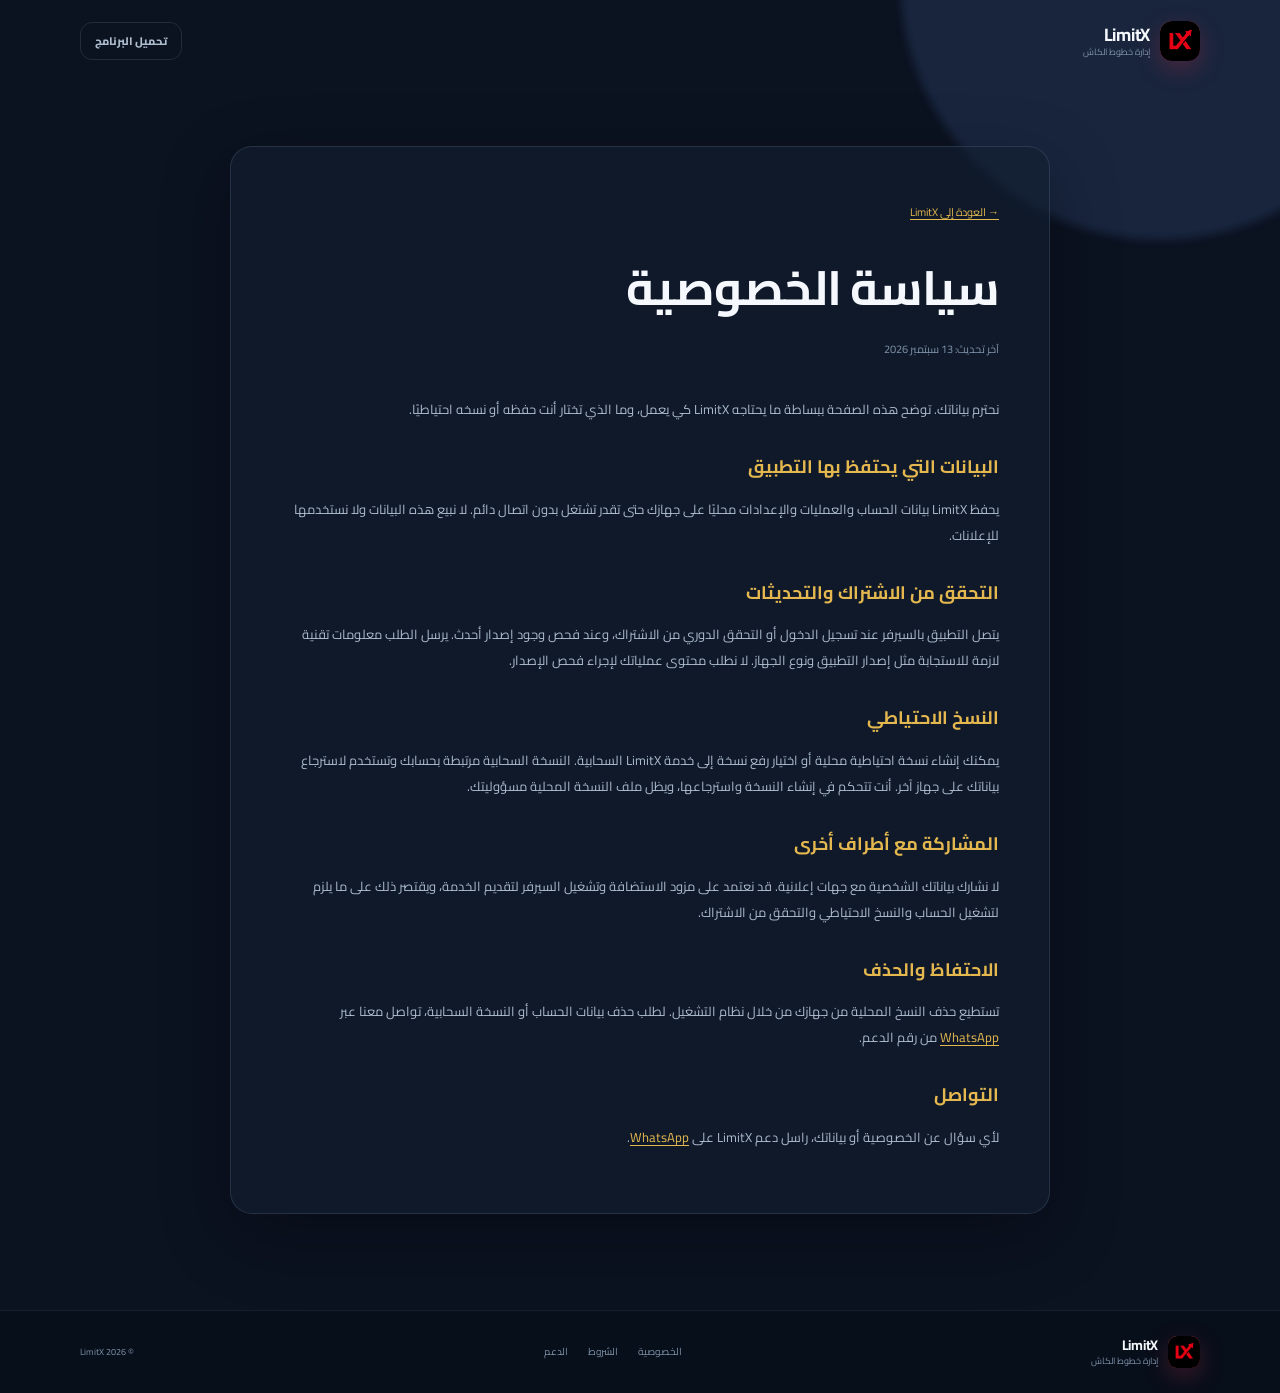
==== privacy.html @ 43938656 "feat: add official LimitX download site" ====
<!doctype html>
<html lang="ar" dir="rtl">
  <head>
    <meta charset="utf-8" />
    <meta name="viewport" content="width=device-width, initial-scale=1" />
    <meta name="theme-color" content="#101827" />
    <meta name="description" content="سياسة خصوصية LimitX." />
    <title>الخصوصية | LimitX</title>
    <link rel="icon" href="assets/limitx-icon.png" />
    <link rel="stylesheet" href="styles.css" />
  </head>
  <body>
    <div class="page-glow page-glow-one"></div>
    <header class="site-header container">
      <a class="brand" href="index.html" aria-label="LimitX - الصفحة الرئيسية"><span class="brand-mark"><img src="assets/limitx-icon.png" alt="" /></span><span><strong>LimitX</strong><small>إدارة خطوط الكاش</small></span></a>
      <a class="button button-small button-outline" href="index.html#download">تحميل البرنامج</a>
    </header>
    <main class="legal-main container">
      <article class="legal-card">
        <a class="legal-back" href="index.html">→ العودة إلى LimitX</a>
        <h1>سياسة الخصوصية</h1>
        <p class="updated">آخر تحديث: 13 سبتمبر 2026</p>
        <p>نحترم بياناتك. توضح هذه الصفحة ببساطة ما يحتاجه LimitX كي يعمل، وما الذي تختار أنت حفظه أو نسخه احتياطيًا.</p>

        <h2>البيانات التي يحتفظ بها التطبيق</h2>
        <p>يحفظ LimitX بيانات الحساب والعمليات والإعدادات محليًا على جهازك حتى تقدر تشتغل بدون اتصال دائم. لا نبيع هذه البيانات ولا نستخدمها للإعلانات.</p>

        <h2>التحقق من الاشتراك والتحديثات</h2>
        <p>يتصل التطبيق بالسيرفر عند تسجيل الدخول أو التحقق الدوري من الاشتراك، وعند فحص وجود إصدار أحدث. يرسل الطلب معلومات تقنية لازمة للاستجابة مثل إصدار التطبيق ونوع الجهاز. لا نطلب محتوى عملياتك لإجراء فحص الإصدار.</p>

        <h2>النسخ الاحتياطي</h2>
        <p>يمكنك إنشاء نسخة احتياطية محلية أو اختيار رفع نسخة إلى خدمة LimitX السحابية. النسخة السحابية مرتبطة بحسابك وتستخدم لاسترجاع بياناتك على جهاز آخر. أنت تتحكم في إنشاء النسخة واسترجاعها، ويظل ملف النسخة المحلية مسؤوليتك.</p>

        <h2>المشاركة مع أطراف أخرى</h2>
        <p>لا نشارك بياناتك الشخصية مع جهات إعلانية. قد نعتمد على مزود الاستضافة وتشغيل السيرفر لتقديم الخدمة، ويقتصر ذلك على ما يلزم لتشغيل الحساب والنسخ الاحتياطي والتحقق من الاشتراك.</p>

        <h2>الاحتفاظ والحذف</h2>
        <p>تستطيع حذف النسخ المحلية من جهازك من خلال نظام التشغيل. لطلب حذف بيانات الحساب أو النسخة السحابية، تواصل معنا عبر <a href="https://wa.me/201002010877" target="_blank" rel="noopener">WhatsApp</a> من رقم الدعم.</p>

        <h2>التواصل</h2>
        <p>لأي سؤال عن الخصوصية أو بياناتك، راسل دعم LimitX على <a href="https://wa.me/201002010877" target="_blank" rel="noopener">WhatsApp</a>.</p>
      </article>
    </main>
    <footer class="site-footer"><div class="container footer-inner"><a class="brand" href="index.html"><span class="brand-mark"><img src="assets/limitx-icon.png" alt="" /></span><span><strong>LimitX</strong><small>إدارة خطوط الكاش</small></span></a><div class="footer-links"><a href="privacy.html">الخصوصية</a><a href="terms.html">الشروط</a><a href="index.html#faq">الدعم</a></div><span class="copyright">© 2026 LimitX</span></div></footer>
  </body>
</html>
---- styles.css ----
@import url('https://fonts.googleapis.com/css2?family=Cairo:wght@400;500;600;700;800;900&display=swap');

:root {
  --bg: #0b1220;
  --bg-deep: #07101e;
  --surface: rgba(19, 31, 49, 0.82);
  --surface-solid: #131f31;
  --surface-soft: #18273c;
  --line: rgba(173, 202, 234, 0.14);
  --text: #f5f8fc;
  --muted: #aebdce;
  --muted-2: #7f93aa;
  --red: #eb5363;
  --red-dark: #be314b;
  --gold: #e4b84f;
  --green: #43c28a;
  --blue: #6eabef;
  --shadow: 0 22px 70px rgba(0, 0, 0, 0.28);
  color-scheme: dark;
}

* { box-sizing: border-box; }
html { scroll-behavior: smooth; }
body {
  margin: 0;
  min-width: 320px;
  background: var(--bg);
  color: var(--text);
  font-family: 'Cairo', Tahoma, Arial, sans-serif;
  line-height: 1.7;
}
a { color: inherit; text-decoration: none; }
button, a { -webkit-tap-highlight-color: transparent; }
.container { width: min(1120px, calc(100% - 40px)); margin: 0 auto; }
.page-glow { position: fixed; z-index: -1; border-radius: 999px; filter: blur(4px); pointer-events: none; }
.page-glow-one { width: 520px; height: 520px; top: -280px; right: -140px; background: rgba(95, 136, 219, .16); }
.page-glow-two { width: 440px; height: 440px; left: -280px; top: 720px; background: rgba(214, 67, 84, .11); }

.site-header { min-height: 82px; display: flex; align-items: center; justify-content: space-between; gap: 24px; }
.brand { display: inline-flex; align-items: center; gap: 10px; min-width: max-content; }
.brand-mark { width: 40px; height: 40px; display: grid; place-items: center; overflow: hidden; border-radius: 12px; background: linear-gradient(145deg, #f56a77, #a9284a); box-shadow: 0 8px 24px rgba(210, 47, 73, .28); }
.brand-mark img { width: 100%; height: 100%; object-fit: cover; }
.brand strong { display: block; font-size: 18px; line-height: 1.1; letter-spacing: -.3px; }
.brand small { display: block; margin-top: 2px; color: var(--muted-2); font-size: 9px; line-height: 1.1; }
.main-nav { display: flex; align-items: center; gap: 28px; color: var(--muted); font-size: 12px; }
.main-nav a, .footer-links a { transition: color .2s ease; }
.main-nav a:hover, .footer-links a:hover, .text-link:hover { color: var(--text); }

.button { display: inline-flex; align-items: center; justify-content: center; gap: 13px; min-height: 48px; padding: 10px 20px; border: 1px solid transparent; border-radius: 12px; font-weight: 800; font-size: 12px; transition: transform .2s ease, box-shadow .2s ease, background .2s ease; }
.button:hover { transform: translateY(-2px); }
.button-primary { color: #fff; background: linear-gradient(135deg, var(--red), var(--red-dark)); box-shadow: 0 12px 26px rgba(193, 46, 71, .25); }
.button-primary:hover { box-shadow: 0 16px 32px rgba(193, 46, 71, .35); }
.button-secondary { color: #09131f; background: linear-gradient(135deg, #8bc1fa, #4e8fda); box-shadow: 0 12px 26px rgba(78, 143, 218, .2); }
.button-outline { min-height: 38px; padding: 7px 14px; border-color: var(--line); color: var(--muted); font-size: 11px; }
.button-outline:hover { border-color: rgba(235, 83, 99, .5); color: var(--text); }
.button-ghost { min-height: 48px; color: var(--muted); border-color: var(--line); background: rgba(255, 255, 255, .025); }
.button-ghost:hover { border-color: rgba(255, 255, 255, .28); color: var(--text); }
.button-wide { width: 100%; }
.button span { font-size: 17px; line-height: 1; }

.hero { min-height: 610px; display: grid; grid-template-columns: 1.07fr .93fr; align-items: center; gap: 80px; padding: 58px 0 76px; }
.eyebrow { display: flex; align-items: center; gap: 8px; margin: 0 0 13px; color: var(--gold); font-size: 11px; font-weight: 800; letter-spacing: .15px; }
.status-dot { width: 7px; height: 7px; display: inline-block; border-radius: 50%; background: var(--green); box-shadow: 0 0 0 4px rgba(67, 194, 138, .12); }
.hero h1 { max-width: 650px; margin: 0; font-size: clamp(38px, 5.5vw, 70px); line-height: 1.2; letter-spacing: -2.2px; }
.hero h1 em { color: var(--red); font-style: normal; }
.hero-lead { max-width: 560px; margin: 22px 0 0; color: var(--muted); font-size: 15px; line-height: 2; }
.hero-actions { display: flex; flex-wrap: wrap; gap: 12px; margin-top: 28px; }
.hero-points { display: flex; flex-wrap: wrap; gap: 16px; margin-top: 23px; color: var(--muted-2); font-size: 10px; }
.hero-points b { margin-left: 3px; color: var(--green); font-size: 13px; }
.glass-card { border: 1px solid var(--line); background: linear-gradient(160deg, rgba(30, 49, 77, .86), rgba(13, 24, 39, .91)); box-shadow: var(--shadow); }
.hero-panel { position: relative; overflow: hidden; min-height: 428px; padding: 27px; border-radius: 24px; }
.hero-panel::before { position: absolute; content: ''; width: 220px; height: 220px; top: -100px; left: -100px; border-radius: 50%; background: rgba(98, 143, 224, .16); filter: blur(3px); }
.panel-topline { position: relative; display: flex; justify-content: space-between; align-items: center; color: var(--muted); font-size: 10px; }
.live-label { display: inline-flex; align-items: center; gap: 8px; }
.panel-lock { padding: 3px 8px; border: 1px solid rgba(67, 194, 138, .28); border-radius: 30px; color: var(--green); font-size: 9px; }
.version-orb { width: 142px; height: 142px; display: grid; place-items: center; margin: 34px auto 22px; border: 1px solid rgba(221, 185, 78, .32); border-radius: 50%; background: radial-gradient(circle at 35% 30%, #485775, #15233a 60%, #0e1829); box-shadow: 0 0 0 11px rgba(228, 184, 79, .055), 0 0 0 22px rgba(228, 184, 79, .025); }
.version-orb span { color: var(--gold); font-size: 38px; font-weight: 900; letter-spacing: -3px; }
.panel-kicker { margin: 0; color: var(--muted-2); text-align: center; font-size: 10px; }
.hero-panel h2 { margin: 4px 0 8px; text-align: center; font-size: 25px; letter-spacing: -.5px; }
.panel-note { min-height: 47px; margin: 0 auto 18px; color: var(--muted); text-align: center; font-size: 11px; line-height: 1.8; }
.update-context { display: grid; gap: 2px; margin-bottom: 16px; padding: 10px 12px; border: 1px solid rgba(228, 184, 79, .28); border-radius: 11px; background: rgba(228, 184, 79, .08); color: #f5d982; font-size: 10px; }
.update-context span { color: var(--muted); }
.panel-footnote { margin: 12px 0 0; color: var(--muted-2); text-align: center; font-size: 9px; }

.section { padding: 98px 0; }
.section-muted { background: rgba(9, 18, 32, .55); border-top: 1px solid rgba(173, 202, 234, .05); border-bottom: 1px solid rgba(173, 202, 234, .05); }
.section-heading { max-width: 620px; margin-bottom: 36px; }
.section-heading h2 { margin: 0; font-size: clamp(26px, 3vw, 38px); line-height: 1.3; letter-spacing: -1px; }
.section-heading > p:last-child { margin: 11px 0 0; color: var(--muted); font-size: 13px; }
.compact-heading { margin-bottom: 30px; }
.feature-grid { display: grid; grid-template-columns: repeat(4, 1fr); gap: 14px; }
.feature-card { min-height: 220px; padding: 23px 20px; border: 1px solid var(--line); border-radius: 17px; background: rgba(18, 31, 49, .58); transition: transform .2s ease, border-color .2s ease; }
.feature-card:hover { transform: translateY(-4px); border-color: rgba(110, 171, 239, .35); }
.feature-card-highlight { border-color: rgba(235, 83, 99, .34); background: linear-gradient(160deg, rgba(130, 36, 58, .26), rgba(18, 31, 49, .62)); }
.feature-icon { display: grid; width: 40px; height: 40px; place-items: center; margin-bottom: 18px; border-radius: 12px; color: var(--gold); background: rgba(228, 184, 79, .11); font-size: 23px; }
.feature-card h3, .step-card h3, .download-card h3 { margin: 0; font-size: 16px; }
.feature-card p, .step-card p, .download-card p { margin: 9px 0 0; color: var(--muted); font-size: 11px; line-height: 1.9; }
.steps-grid { display: grid; grid-template-columns: repeat(3, 1fr); gap: 17px; }
.step-card { position: relative; min-height: 170px; padding: 22px; border: 1px solid var(--line); border-radius: 17px; background: rgba(18, 31, 49, .48); }
.step-card > span { display: block; margin-bottom: 22px; color: var(--red); font-size: 12px; font-weight: 900; letter-spacing: 1px; }
.download-section { padding-bottom: 58px; }
.download-grid { display: grid; grid-template-columns: repeat(2, 1fr); gap: 17px; }
.download-card { padding: 26px; border: 1px solid var(--line); border-radius: 20px; background: linear-gradient(145deg, rgba(25, 43, 67, .78), rgba(14, 25, 42, .75)); }
.download-card-top { display: flex; justify-content: space-between; align-items: center; margin-bottom: 21px; }
.platform-icon { display: grid; width: 43px; height: 43px; place-items: center; border-radius: 13px; color: #9ecbff; background: rgba(110, 171, 239, .12); font-size: 25px; }
.download-card:first-child .platform-icon { color: #a1efc8; background: rgba(67, 194, 138, .12); }
.platform-tag { padding: 4px 9px; border-radius: 20px; color: var(--muted-2); background: rgba(255, 255, 255, .045); font-size: 9px; }
.download-card h3 { font-size: 21px; }
.download-card p { min-height: 61px; margin-bottom: 19px; }
.download-card small { display: block; margin-top: 11px; color: var(--muted-2); font-size: 9px; text-align: center; }
.backup-callout { display: flex; align-items: center; gap: 14px; margin-top: 17px; padding: 15px 17px; border: 1px solid rgba(228, 184, 79, .2); border-radius: 14px; background: rgba(228, 184, 79, .065); }
.callout-icon { display: grid; flex: 0 0 auto; width: 31px; height: 31px; place-items: center; border-radius: 50%; color: #132018; background: var(--green); font-weight: 900; }
.backup-callout strong { display: block; font-size: 11px; color: #f4d987; }
.backup-callout p { margin: 2px 0 0; color: var(--muted); font-size: 10px; }
.backup-callout a { flex: 0 0 auto; margin-right: auto; color: var(--gold); font-size: 10px; font-weight: 800; }
.faq-layout { display: grid; grid-template-columns: .72fr 1.28fr; gap: 70px; align-items: start; }
.text-link { display: inline-block; margin-top: 19px; color: var(--gold); font-size: 11px; font-weight: 800; }
.faq-list { display: grid; gap: 9px; }
details { padding: 2px 16px; border: 1px solid var(--line); border-radius: 13px; background: rgba(18, 31, 49, .5); }
summary { cursor: pointer; padding: 13px 0; list-style: none; color: var(--text); font-size: 12px; font-weight: 800; }
summary::-webkit-details-marker { display: none; }
summary::before { content: '+'; float: left; color: var(--gold); font-size: 19px; line-height: 1; }
details[open] summary::before { content: '−'; }
details p { margin: 0 0 14px; color: var(--muted); font-size: 11px; line-height: 1.9; }
.site-footer { padding: 25px 0; border-top: 1px solid rgba(173, 202, 234, .09); background: rgba(5, 12, 22, .5); }
.footer-inner { display: flex; align-items: center; justify-content: space-between; gap: 20px; }
.footer-inner .brand-mark { width: 32px; height: 32px; border-radius: 9px; }
.footer-inner .brand strong { font-size: 14px; }
.footer-links { display: flex; gap: 20px; color: var(--muted-2); font-size: 10px; }
.copyright { color: var(--muted-2); font-size: 9px; }
.legal-main { padding: 64px 0 96px; }
.legal-card { max-width: 820px; margin: 0 auto; padding: clamp(24px, 5vw, 50px); border: 1px solid var(--line); border-radius: 22px; background: rgba(18, 31, 49, .62); box-shadow: var(--shadow); }
.legal-card h1 { margin: 0 0 10px; font-size: clamp(30px, 5vw, 48px); letter-spacing: -1px; }
.legal-card .updated { margin: 0 0 36px; color: var(--muted-2); font-size: 11px; }
.legal-card h2 { margin: 30px 0 8px; color: var(--gold); font-size: 18px; }
.legal-card p, .legal-card li { color: var(--muted); font-size: 13px; line-height: 2; }
.legal-card ul { margin: 8px 0 0; padding-right: 22px; }
.legal-card a { color: var(--gold); text-decoration: underline; text-underline-offset: 3px; }
.legal-back { display: inline-flex; margin-bottom: 25px; color: var(--muted); font-size: 11px; }
.legal-back:hover { color: var(--text); }

[data-platform-card].is-recommended { border-color: rgba(67, 194, 138, .62); box-shadow: 0 0 0 3px rgba(67, 194, 138, .08), var(--shadow); }
[data-platform-card].is-recommended::after { content: 'مناسب لجهازك'; display: block; margin-top: 12px; color: var(--green); font-size: 9px; font-weight: 800; }
.is-loading { opacity: .7; pointer-events: none; }

@media (max-width: 860px) {
  .hero { grid-template-columns: 1fr; gap: 42px; padding-top: 45px; }
  .hero-panel { max-width: 600px; width: 100%; margin: 0 auto; }
  .feature-grid { grid-template-columns: repeat(2, 1fr); }
  .faq-layout { grid-template-columns: 1fr; gap: 32px; }
}
@media (max-width: 620px) {
  .container { width: min(100% - 28px, 500px); }
  .site-header { min-height: 70px; }
  .main-nav { display: none; }
  .site-header > .button { margin-right: auto; }
  .hero { min-height: 0; padding: 44px 0 65px; }
  .hero h1 { font-size: 42px; letter-spacing: -1.5px; }
  .hero-lead { font-size: 13px; }
  .hero-actions { display: grid; grid-template-columns: 1fr; }
  .hero-actions .button { width: 100%; }
  .hero-points { display: grid; gap: 6px; }
  .section { padding: 70px 0; }
  .feature-grid, .steps-grid, .download-grid { grid-template-columns: 1fr; }
  .feature-card { min-height: 0; }
  .download-card p { min-height: 0; }
  .backup-callout { align-items: flex-start; flex-wrap: wrap; }
  .backup-callout a { width: 100%; margin-right: 45px; }
  .footer-inner { align-items: flex-start; flex-wrap: wrap; }
  .footer-links { order: 3; width: 100%; }
}
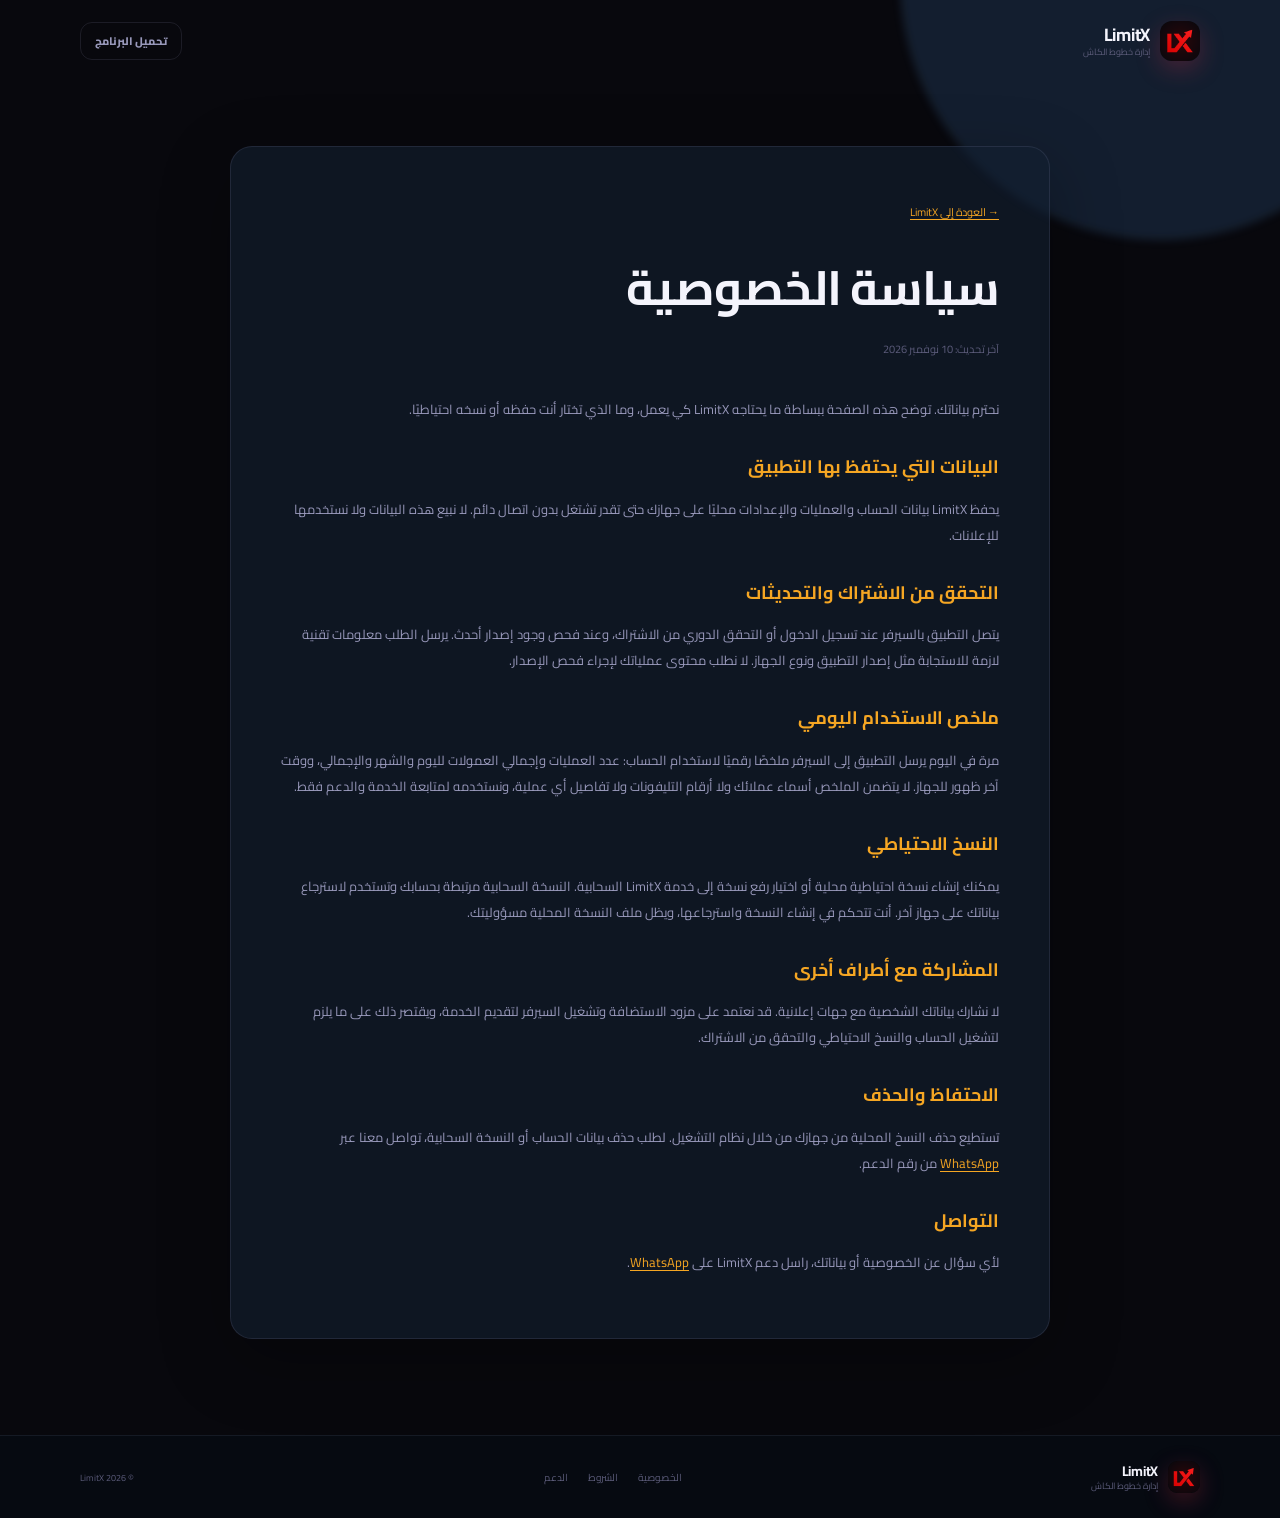
==== commit 532ac444: "feat: pricing, install guide, new logo and trial offer on the main page Adds the four plans, step-by" ====
--- a/privacy.html
+++ b/privacy.html
@@ -19,7 +19,7 @@
       <article class="legal-card">
         <a class="legal-back" href="index.html">→ العودة إلى LimitX</a>
         <h1>سياسة الخصوصية</h1>
-        <p class="updated">آخر تحديث: 13 سبتمبر 2026</p>
+        <p class="updated">آخر تحديث: 10 نوفمبر 2026</p>
         <p>نحترم بياناتك. توضح هذه الصفحة ببساطة ما يحتاجه LimitX كي يعمل، وما الذي تختار أنت حفظه أو نسخه احتياطيًا.</p>
 
         <h2>البيانات التي يحتفظ بها التطبيق</h2>
@@ -27,6 +27,10 @@
 
         <h2>التحقق من الاشتراك والتحديثات</h2>
         <p>يتصل التطبيق بالسيرفر عند تسجيل الدخول أو التحقق الدوري من الاشتراك، وعند فحص وجود إصدار أحدث. يرسل الطلب معلومات تقنية لازمة للاستجابة مثل إصدار التطبيق ونوع الجهاز. لا نطلب محتوى عملياتك لإجراء فحص الإصدار.</p>
+
+        <h2>ملخص الاستخدام اليومي</h2>
+
+        <p>مرة في اليوم يرسل التطبيق إلى السيرفر ملخصًا رقميًا لاستخدام الحساب: عدد العمليات وإجمالي العمولات لليوم والشهر والإجمالي، ووقت آخر ظهور للجهاز. لا يتضمن الملخص أسماء عملائك ولا أرقام التليفونات ولا تفاصيل أي عملية، ونستخدمه لمتابعة الخدمة والدعم فقط.</p>
 
         <h2>النسخ الاحتياطي</h2>
         <p>يمكنك إنشاء نسخة احتياطية محلية أو اختيار رفع نسخة إلى خدمة LimitX السحابية. النسخة السحابية مرتبطة بحسابك وتستخدم لاسترجاع بياناتك على جهاز آخر. أنت تتحكم في إنشاء النسخة واسترجاعها، ويظل ملف النسخة المحلية مسؤوليتك.</p>
--- a/styles.css
+++ b/styles.css
@@ -1,20 +1,20 @@
 @import url('https://fonts.googleapis.com/css2?family=Cairo:wght@400;500;600;700;800;900&display=swap');
 
 :root {
-  --bg: #0b1220;
-  --bg-deep: #07101e;
-  --surface: rgba(19, 31, 49, 0.82);
-  --surface-solid: #131f31;
-  --surface-soft: #18273c;
-  --line: rgba(173, 202, 234, 0.14);
-  --text: #f5f8fc;
-  --muted: #aebdce;
-  --muted-2: #7f93aa;
-  --red: #eb5363;
-  --red-dark: #be314b;
-  --gold: #e4b84f;
-  --green: #43c28a;
-  --blue: #6eabef;
+  --bg: #08080d;
+  --bg-deep: #050509;
+  --surface: rgba(15, 15, 22, 0.82);
+  --surface-solid: #0f0f16;
+  --surface-soft: #161620;
+  --line: rgba(153, 153, 187, 0.14);
+  --text: #f4f4fc;
+  --muted: #9999bb;
+  --muted-2: #5c5c7a;
+  --red: #e60000;
+  --red-dark: #b30000;
+  --gold: #f5a623;
+  --green: #00c07a;
+  --blue: #5aacff;
   --shadow: 0 22px 70px rgba(0, 0, 0, 0.28);
   color-scheme: dark;
 }
@@ -33,12 +33,12 @@
 button, a { -webkit-tap-highlight-color: transparent; }
 .container { width: min(1120px, calc(100% - 40px)); margin: 0 auto; }
 .page-glow { position: fixed; z-index: -1; border-radius: 999px; filter: blur(4px); pointer-events: none; }
-.page-glow-one { width: 520px; height: 520px; top: -280px; right: -140px; background: rgba(95, 136, 219, .16); }
-.page-glow-two { width: 440px; height: 440px; left: -280px; top: 720px; background: rgba(214, 67, 84, .11); }
+.page-glow-one { width: 520px; height: 520px; top: -280px; right: -140px; background: rgba(90, 172, 255, .14); }
+.page-glow-two { width: 440px; height: 440px; left: -280px; top: 720px; background: rgba(230, 0, 0, .1); }
 
 .site-header { min-height: 82px; display: flex; align-items: center; justify-content: space-between; gap: 24px; }
 .brand { display: inline-flex; align-items: center; gap: 10px; min-width: max-content; }
-.brand-mark { width: 40px; height: 40px; display: grid; place-items: center; overflow: hidden; border-radius: 12px; background: linear-gradient(145deg, #f56a77, #a9284a); box-shadow: 0 8px 24px rgba(210, 47, 73, .28); }
+.brand-mark { width: 40px; height: 40px; display: grid; place-items: center; overflow: hidden; border-radius: 12px; box-shadow: 0 8px 24px rgba(210, 47, 73, .28); }
 .brand-mark img { width: 100%; height: 100%; object-fit: cover; }
 .brand strong { display: block; font-size: 18px; line-height: 1.1; letter-spacing: -.3px; }
 .brand small { display: block; margin-top: 2px; color: var(--muted-2); font-size: 9px; line-height: 1.1; }
@@ -74,7 +74,7 @@
 .live-label { display: inline-flex; align-items: center; gap: 8px; }
 .panel-lock { padding: 3px 8px; border: 1px solid rgba(67, 194, 138, .28); border-radius: 30px; color: var(--green); font-size: 9px; }
 .version-orb { width: 142px; height: 142px; display: grid; place-items: center; margin: 34px auto 22px; border: 1px solid rgba(221, 185, 78, .32); border-radius: 50%; background: radial-gradient(circle at 35% 30%, #485775, #15233a 60%, #0e1829); box-shadow: 0 0 0 11px rgba(228, 184, 79, .055), 0 0 0 22px rgba(228, 184, 79, .025); }
-.version-orb span { color: var(--gold); font-size: 38px; font-weight: 900; letter-spacing: -3px; }
+.version-orb img { width: 84px; height: 84px; border-radius: 22px; box-shadow: 0 10px 30px rgba(0, 0, 0, .4); }
 .panel-kicker { margin: 0; color: var(--muted-2); text-align: center; font-size: 10px; }
 .hero-panel h2 { margin: 4px 0 8px; text-align: center; font-size: 25px; letter-spacing: -.5px; }
 .panel-note { min-height: 47px; margin: 0 auto 18px; color: var(--muted); text-align: center; font-size: 11px; line-height: 1.8; }
@@ -139,6 +139,39 @@
 .legal-back { display: inline-flex; margin-bottom: 25px; color: var(--muted); font-size: 11px; }
 .legal-back:hover { color: var(--text); }
 
+.inline-link { color: var(--gold); text-decoration: underline; text-underline-offset: 3px; }
+.price-grid { display: grid; grid-template-columns: repeat(4, 1fr); gap: 14px; }
+.price-card { position: relative; padding: 24px 20px; border: 1px solid var(--line); border-radius: 17px; background: rgba(18, 31, 49, .58); }
+.price-card-best { border-color: rgba(245, 166, 35, .5); background: linear-gradient(160deg, rgba(245, 166, 35, .12), rgba(18, 31, 49, .62)); }
+.price-card h3 { margin: 0; font-size: 15px; color: var(--muted); }
+.price { margin: 10px 0 0; color: var(--muted); font-size: 13px; }
+.price b { color: var(--text); font-size: 34px; font-weight: 900; letter-spacing: -1px; }
+.price-note { margin: 6px 0 0; color: var(--muted-2); font-size: 11px; }
+.price-card-best .price-note { color: var(--gold); }
+.price-tag { position: absolute; top: 14px; left: 14px; padding: 3px 10px; border-radius: 20px; color: #1a1205; background: var(--gold); font-size: 10px; font-weight: 800; }
+.install-grid { display: grid; grid-template-columns: repeat(2, 1fr); gap: 17px; align-items: start; }
+.install-card { padding: 26px; border: 1px solid var(--line); border-radius: 20px; background: rgba(18, 31, 49, .58); scroll-margin-top: 20px; }
+.install-card h3 { margin: 0 0 12px; font-size: 19px; }
+.install-card ol { margin: 0; padding-right: 20px; color: var(--muted); font-size: 13px; line-height: 2; }
+.install-card li { margin-bottom: 6px; }
+.install-card li::marker { color: var(--red); font-weight: 900; }
+.install-card b { color: var(--text); }
+.mock { margin-top: 18px; padding: 16px 18px; border-radius: 14px; font-size: 12px; line-height: 1.8; }
+.mock p { margin: 0; }
+.mock-actions { display: flex; gap: 10px; margin-top: 14px; }
+.mock-actions span { padding: 6px 14px; border-radius: 8px; font-weight: 700; }
+.mock-android { color: #e8e8f0; background: #2a2a33; }
+.mock-android .mock-actions { justify-content: flex-end; }
+.mock-android .mock-actions span { color: #9bbcff; }
+.mock-windows { color: #fff; background: #0a63c9; font-family: 'Segoe UI', Tahoma, Arial, sans-serif; text-align: left; }
+.mock-windows strong { display: block; margin-bottom: 6px; font-size: 16px; font-weight: 600; }
+.mock-windows .mock-actions { justify-content: flex-end; }
+.mock-windows .mock-actions span { border: 2px solid rgba(255, 255, 255, .85); border-radius: 0; font-weight: 400; }
+.mock .mock-go { outline: 2px solid var(--gold); outline-offset: 3px; }
+.install-help { margin: 22px 0 0; color: var(--muted); font-size: 12px; }
+.install-help .text-link { margin-top: 0; font-size: 12px; }
+html { scroll-padding-top: 16px; }
+
 [data-platform-card].is-recommended { border-color: rgba(67, 194, 138, .62); box-shadow: 0 0 0 3px rgba(67, 194, 138, .08), var(--shadow); }
 [data-platform-card].is-recommended::after { content: 'مناسب لجهازك'; display: block; margin-top: 12px; color: var(--green); font-size: 9px; font-weight: 800; }
 .is-loading { opacity: .7; pointer-events: none; }
@@ -146,7 +179,7 @@
 @media (max-width: 860px) {
   .hero { grid-template-columns: 1fr; gap: 42px; padding-top: 45px; }
   .hero-panel { max-width: 600px; width: 100%; margin: 0 auto; }
-  .feature-grid { grid-template-columns: repeat(2, 1fr); }
+  .feature-grid, .price-grid { grid-template-columns: repeat(2, 1fr); }
   .faq-layout { grid-template-columns: 1fr; gap: 32px; }
 }
 @media (max-width: 620px) {
@@ -161,7 +194,9 @@
   .hero-actions .button { width: 100%; }
   .hero-points { display: grid; gap: 6px; }
   .section { padding: 70px 0; }
-  .feature-grid, .steps-grid, .download-grid { grid-template-columns: 1fr; }
+  .feature-grid, .steps-grid, .download-grid, .install-grid { grid-template-columns: 1fr; }
+  .price-card { padding: 20px 16px; }
+  .price b { font-size: 28px; }
   .feature-card { min-height: 0; }
   .download-card p { min-height: 0; }
   .backup-callout { align-items: flex-start; flex-wrap: wrap; }
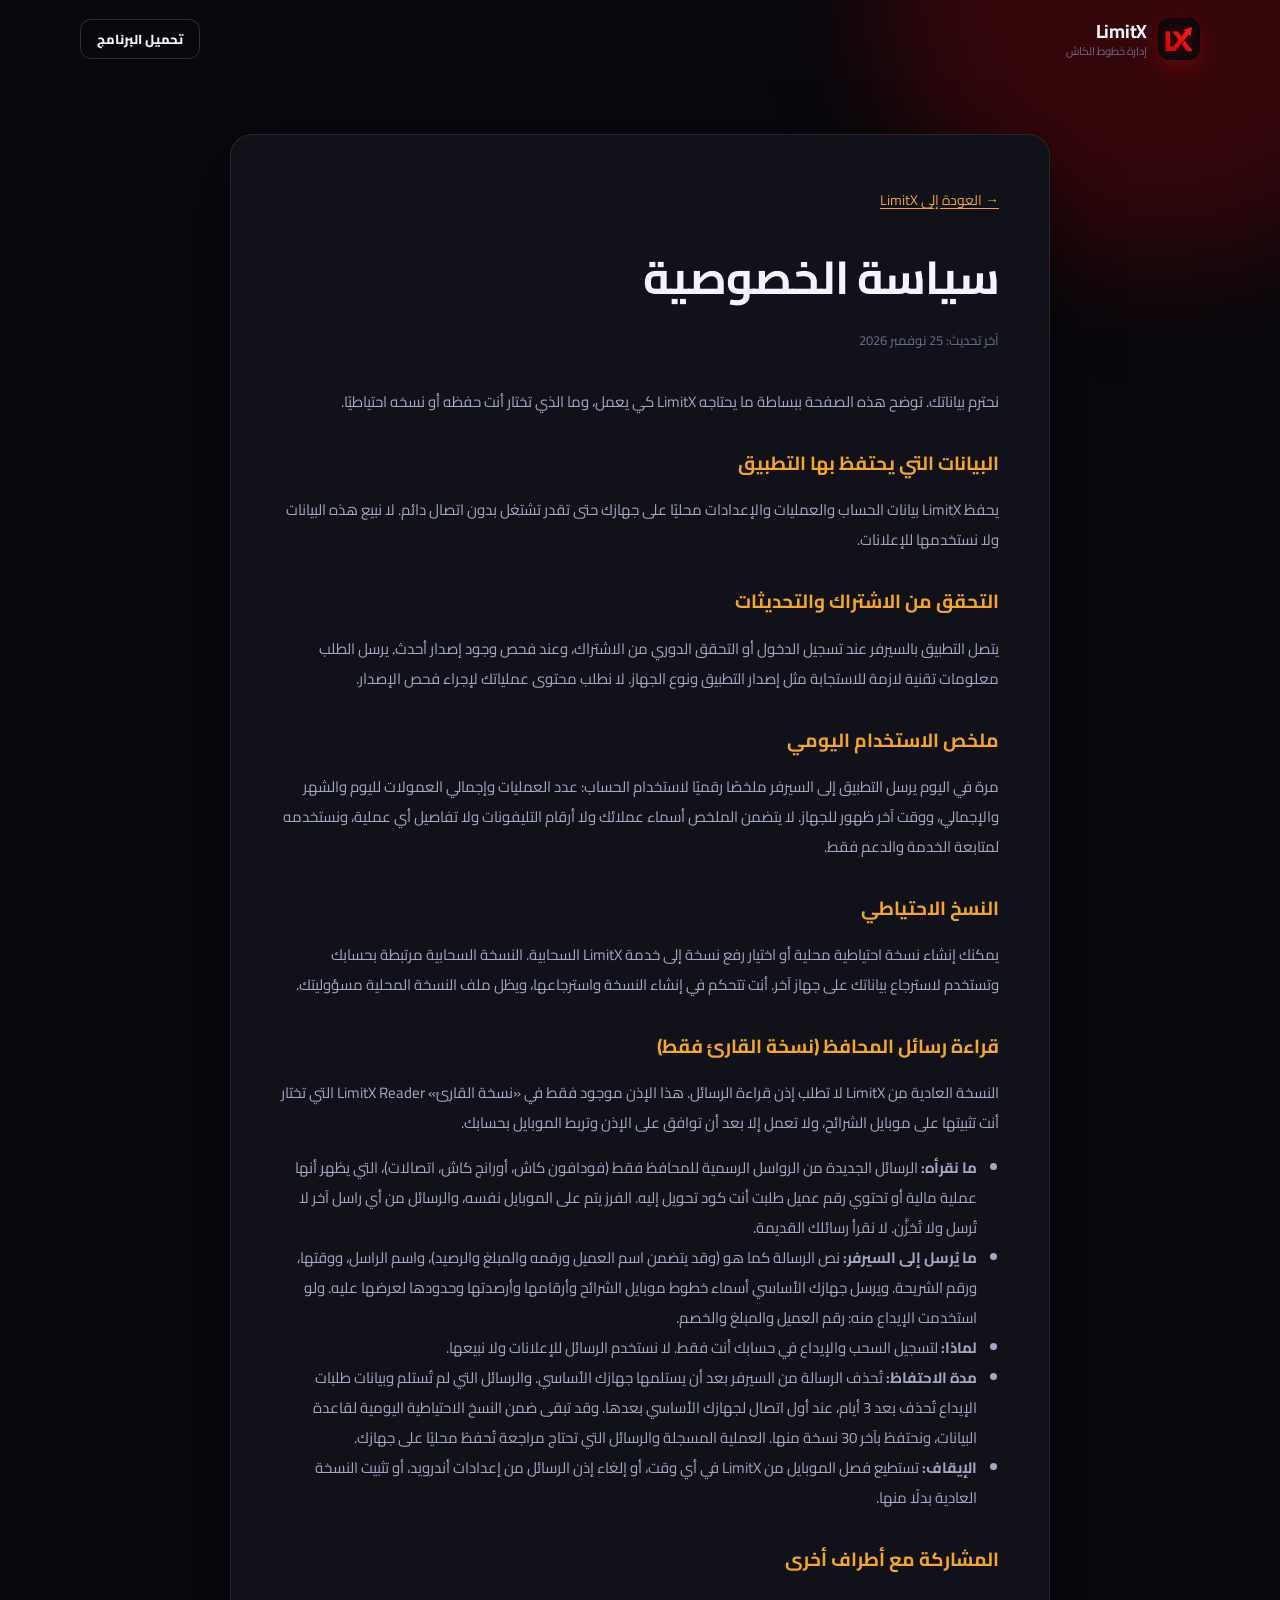
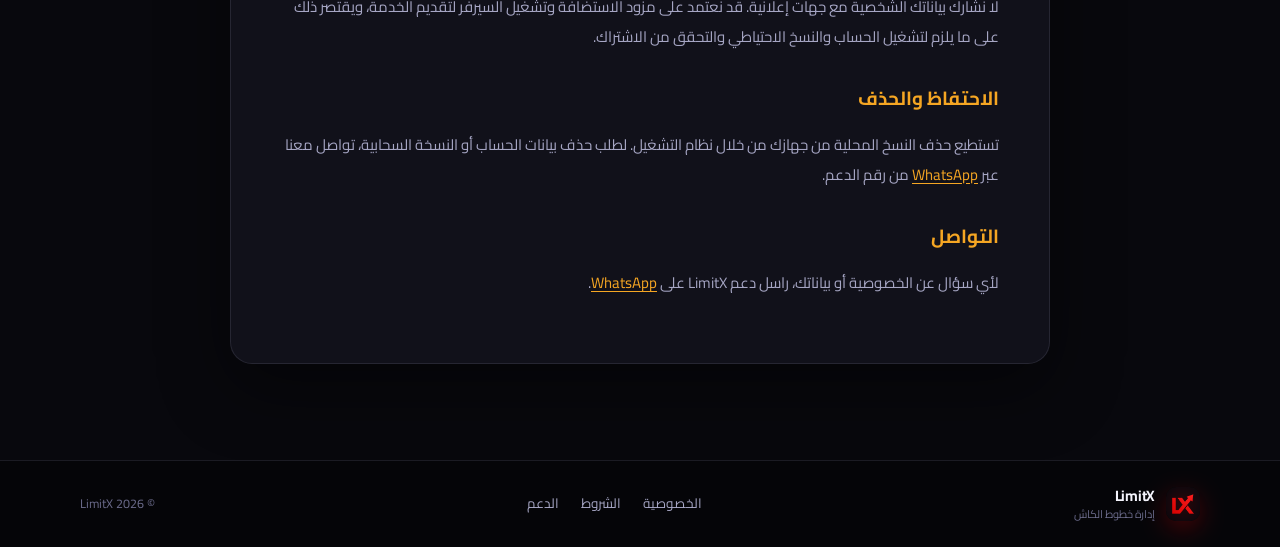
==== commit e38928e3: "docs: privacy section for SMS reading in LimitX Reader Co-Authored-By: Claude Opus 5.5 <noreply@anth" ====
--- a/privacy.html
+++ b/privacy.html
@@ -19,7 +19,7 @@
       <article class="legal-card">
         <a class="legal-back" href="index.html">→ العودة إلى LimitX</a>
         <h1>سياسة الخصوصية</h1>
-        <p class="updated">آخر تحديث: 10 نوفمبر 2026</p>
+        <p class="updated">آخر تحديث: 25 نوفمبر 2026</p>
         <p>نحترم بياناتك. توضح هذه الصفحة ببساطة ما يحتاجه LimitX كي يعمل، وما الذي تختار أنت حفظه أو نسخه احتياطيًا.</p>
 
         <h2>البيانات التي يحتفظ بها التطبيق</h2>
@@ -35,6 +35,16 @@
         <h2>النسخ الاحتياطي</h2>
         <p>يمكنك إنشاء نسخة احتياطية محلية أو اختيار رفع نسخة إلى خدمة LimitX السحابية. النسخة السحابية مرتبطة بحسابك وتستخدم لاسترجاع بياناتك على جهاز آخر. أنت تتحكم في إنشاء النسخة واسترجاعها، ويظل ملف النسخة المحلية مسؤوليتك.</p>
 
+        <h2 id="sms">قراءة رسائل المحافظ (نسخة القارئ فقط)</h2>
+        <p>النسخة العادية من LimitX لا تطلب إذن قراءة الرسائل. هذا الإذن موجود فقط في «نسخة القارئ» LimitX Reader التي تختار أنت تثبيتها على موبايل الشرائح، ولا تعمل إلا بعد أن توافق على الإذن وتربط الموبايل بحسابك.</p>
+        <ul>
+          <li><strong>ما نقرأه:</strong> الرسائل الجديدة من الرواسل الرسمية للمحافظ فقط (فودافون كاش، أورانج كاش، اتصالات)، التي يظهر أنها عملية مالية أو تحتوي رقم عميل طلبت أنت كود تحويل إليه. الفرز يتم على الموبايل نفسه، والرسائل من أي راسل آخر لا تُرسل ولا تُخزَّن. لا نقرأ رسائلك القديمة.</li>
+          <li><strong>ما يُرسل إلى السيرفر:</strong> نص الرسالة كما هو (وقد يتضمن اسم العميل ورقمه والمبلغ والرصيد)، واسم الراسل، ووقتها، ورقم الشريحة. ويرسل جهازك الأساسي أسماء خطوط موبايل الشرائح وأرقامها وأرصدتها وحدودها لعرضها عليه. ولو استخدمت الإيداع منه: رقم العميل والمبلغ والخصم.</li>
+          <li><strong>لماذا:</strong> لتسجيل السحب والإيداع في حسابك أنت فقط. لا نستخدم الرسائل للإعلانات ولا نبيعها.</li>
+          <li><strong>مدة الاحتفاظ:</strong> تُحذف الرسالة من السيرفر بعد أن يستلمها جهازك الأساسي. والرسائل التي لم تُستلم وبيانات طلبات الإيداع تُحذف بعد 3 أيام، عند أول اتصال لجهازك الأساسي بعدها. وقد تبقى ضمن النسخ الاحتياطية اليومية لقاعدة البيانات، ونحتفظ بآخر 30 نسخة منها. العملية المسجلة والرسائل التي تحتاج مراجعة تُحفظ محليًا على جهازك.</li>
+          <li><strong>الإيقاف:</strong> تستطيع فصل الموبايل من LimitX في أي وقت، أو إلغاء إذن الرسائل من إعدادات أندرويد، أو تثبيت النسخة العادية بدلًا منها.</li>
+        </ul>
+
         <h2>المشاركة مع أطراف أخرى</h2>
         <p>لا نشارك بياناتك الشخصية مع جهات إعلانية. قد نعتمد على مزود الاستضافة وتشغيل السيرفر لتقديم الخدمة، ويقتصر ذلك على ما يلزم لتشغيل الحساب والنسخ الاحتياطي والتحقق من الاشتراك.</p>
 
--- a/styles.css
+++ b/styles.css
@@ -2,205 +2,267 @@
 
 :root {
   --bg: #08080d;
-  --bg-deep: #050509;
-  --surface: rgba(15, 15, 22, 0.82);
-  --surface-solid: #0f0f16;
-  --surface-soft: #161620;
-  --line: rgba(153, 153, 187, 0.14);
+  --surface: #11111a;
+  --surface-2: #171722;
+  --line: rgba(160, 160, 200, 0.14);
+  --line-strong: rgba(160, 160, 200, 0.26);
   --text: #f4f4fc;
-  --muted: #9999bb;
-  --muted-2: #5c5c7a;
+  --muted: #a6a6c4;
+  --muted-2: #6c6c8c;
   --red: #e60000;
   --red-dark: #b30000;
   --gold: #f5a623;
   --green: #00c07a;
   --blue: #5aacff;
-  --shadow: 0 22px 70px rgba(0, 0, 0, 0.28);
+  --shadow: 0 24px 70px rgba(0, 0, 0, 0.45);
   color-scheme: dark;
 }
 
 * { box-sizing: border-box; }
-html { scroll-behavior: smooth; }
+[hidden] { display: none !important; }
+html { scroll-behavior: smooth; scroll-padding-top: 16px; }
 body {
   margin: 0;
   min-width: 320px;
   background: var(--bg);
   color: var(--text);
   font-family: 'Cairo', Tahoma, Arial, sans-serif;
-  line-height: 1.7;
-}
+  font-size: 16px;
+  line-height: 1.75;
+  overflow-x: hidden;
+}
+img { max-width: 100%; }
 a { color: inherit; text-decoration: none; }
 button, a { -webkit-tap-highlight-color: transparent; }
 .container { width: min(1120px, calc(100% - 40px)); margin: 0 auto; }
-.page-glow { position: fixed; z-index: -1; border-radius: 999px; filter: blur(4px); pointer-events: none; }
-.page-glow-one { width: 520px; height: 520px; top: -280px; right: -140px; background: rgba(90, 172, 255, .14); }
-.page-glow-two { width: 440px; height: 440px; left: -280px; top: 720px; background: rgba(230, 0, 0, .1); }
-
-.site-header { min-height: 82px; display: flex; align-items: center; justify-content: space-between; gap: 24px; }
-.brand { display: inline-flex; align-items: center; gap: 10px; min-width: max-content; }
-.brand-mark { width: 40px; height: 40px; display: grid; place-items: center; overflow: hidden; border-radius: 12px; box-shadow: 0 8px 24px rgba(210, 47, 73, .28); }
+.page-glow { position: fixed; z-index: -1; border-radius: 999px; filter: blur(60px); pointer-events: none; }
+.page-glow-one { width: 560px; height: 560px; top: -300px; right: -160px; background: rgba(230, 0, 0, .2); }
+.page-glow-two { width: 460px; height: 460px; left: -280px; top: 640px; background: rgba(90, 172, 255, .1); }
+
+/* الهيدر */
+.site-header { min-height: 78px; display: flex; align-items: center; justify-content: space-between; gap: 24px; }
+.brand { display: inline-flex; align-items: center; gap: 11px; min-width: max-content; }
+.brand-mark { width: 42px; height: 42px; display: grid; place-items: center; overflow: hidden; border-radius: 12px; box-shadow: 0 8px 24px rgba(230, 0, 0, .28); }
 .brand-mark img { width: 100%; height: 100%; object-fit: cover; }
-.brand strong { display: block; font-size: 18px; line-height: 1.1; letter-spacing: -.3px; }
-.brand small { display: block; margin-top: 2px; color: var(--muted-2); font-size: 9px; line-height: 1.1; }
-.main-nav { display: flex; align-items: center; gap: 28px; color: var(--muted); font-size: 12px; }
+.brand strong { display: block; font-size: 19px; line-height: 1.1; letter-spacing: -.3px; }
+.brand small { display: block; margin-top: 3px; color: var(--muted-2); font-size: 11px; line-height: 1.1; }
+.main-nav { display: flex; align-items: center; gap: 28px; color: var(--muted); font-size: 14px; }
 .main-nav a, .footer-links a { transition: color .2s ease; }
 .main-nav a:hover, .footer-links a:hover, .text-link:hover { color: var(--text); }
 
-.button { display: inline-flex; align-items: center; justify-content: center; gap: 13px; min-height: 48px; padding: 10px 20px; border: 1px solid transparent; border-radius: 12px; font-weight: 800; font-size: 12px; transition: transform .2s ease, box-shadow .2s ease, background .2s ease; }
+/* الأزرار */
+.button { display: inline-flex; align-items: center; justify-content: center; gap: 10px; min-height: 52px; padding: 10px 24px; border: 1px solid transparent; border-radius: 14px; font-family: inherit; font-weight: 800; font-size: 15px; cursor: pointer; transition: transform .2s ease, box-shadow .2s ease, border-color .2s ease; }
 .button:hover { transform: translateY(-2px); }
-.button-primary { color: #fff; background: linear-gradient(135deg, var(--red), var(--red-dark)); box-shadow: 0 12px 26px rgba(193, 46, 71, .25); }
-.button-primary:hover { box-shadow: 0 16px 32px rgba(193, 46, 71, .35); }
-.button-secondary { color: #09131f; background: linear-gradient(135deg, #8bc1fa, #4e8fda); box-shadow: 0 12px 26px rgba(78, 143, 218, .2); }
-.button-outline { min-height: 38px; padding: 7px 14px; border-color: var(--line); color: var(--muted); font-size: 11px; }
-.button-outline:hover { border-color: rgba(235, 83, 99, .5); color: var(--text); }
-.button-ghost { min-height: 48px; color: var(--muted); border-color: var(--line); background: rgba(255, 255, 255, .025); }
-.button-ghost:hover { border-color: rgba(255, 255, 255, .28); color: var(--text); }
+.button-primary { color: #fff; background: linear-gradient(135deg, #ff2a2a, var(--red-dark)); box-shadow: 0 14px 34px rgba(230, 0, 0, .34); }
+.button-primary:hover { box-shadow: 0 18px 40px rgba(230, 0, 0, .46); }
+.button-secondary { color: var(--text); background: var(--surface-2); border-color: var(--line-strong); }
+.button-secondary:hover { border-color: rgba(255, 255, 255, .4); }
+.button-outline, .button-small { min-height: 40px; padding: 7px 16px; border-color: var(--line-strong); color: var(--text); font-size: 13px; border-radius: 11px; }
+.button-outline:hover { border-color: rgba(230, 0, 0, .6); }
+.button-ghost { color: var(--muted); border-color: var(--line); background: rgba(255, 255, 255, .03); }
 .button-wide { width: 100%; }
-.button span { font-size: 17px; line-height: 1; }
-
-.hero { min-height: 610px; display: grid; grid-template-columns: 1.07fr .93fr; align-items: center; gap: 80px; padding: 58px 0 76px; }
-.eyebrow { display: flex; align-items: center; gap: 8px; margin: 0 0 13px; color: var(--gold); font-size: 11px; font-weight: 800; letter-spacing: .15px; }
-.status-dot { width: 7px; height: 7px; display: inline-block; border-radius: 50%; background: var(--green); box-shadow: 0 0 0 4px rgba(67, 194, 138, .12); }
-.hero h1 { max-width: 650px; margin: 0; font-size: clamp(38px, 5.5vw, 70px); line-height: 1.2; letter-spacing: -2.2px; }
-.hero h1 em { color: var(--red); font-style: normal; }
-.hero-lead { max-width: 560px; margin: 22px 0 0; color: var(--muted); font-size: 15px; line-height: 2; }
-.hero-actions { display: flex; flex-wrap: wrap; gap: 12px; margin-top: 28px; }
-.hero-points { display: flex; flex-wrap: wrap; gap: 16px; margin-top: 23px; color: var(--muted-2); font-size: 10px; }
-.hero-points b { margin-left: 3px; color: var(--green); font-size: 13px; }
-.glass-card { border: 1px solid var(--line); background: linear-gradient(160deg, rgba(30, 49, 77, .86), rgba(13, 24, 39, .91)); box-shadow: var(--shadow); }
-.hero-panel { position: relative; overflow: hidden; min-height: 428px; padding: 27px; border-radius: 24px; }
-.hero-panel::before { position: absolute; content: ''; width: 220px; height: 220px; top: -100px; left: -100px; border-radius: 50%; background: rgba(98, 143, 224, .16); filter: blur(3px); }
-.panel-topline { position: relative; display: flex; justify-content: space-between; align-items: center; color: var(--muted); font-size: 10px; }
-.live-label { display: inline-flex; align-items: center; gap: 8px; }
-.panel-lock { padding: 3px 8px; border: 1px solid rgba(67, 194, 138, .28); border-radius: 30px; color: var(--green); font-size: 9px; }
-.version-orb { width: 142px; height: 142px; display: grid; place-items: center; margin: 34px auto 22px; border: 1px solid rgba(221, 185, 78, .32); border-radius: 50%; background: radial-gradient(circle at 35% 30%, #485775, #15233a 60%, #0e1829); box-shadow: 0 0 0 11px rgba(228, 184, 79, .055), 0 0 0 22px rgba(228, 184, 79, .025); }
-.version-orb img { width: 84px; height: 84px; border-radius: 22px; box-shadow: 0 10px 30px rgba(0, 0, 0, .4); }
-.panel-kicker { margin: 0; color: var(--muted-2); text-align: center; font-size: 10px; }
-.hero-panel h2 { margin: 4px 0 8px; text-align: center; font-size: 25px; letter-spacing: -.5px; }
-.panel-note { min-height: 47px; margin: 0 auto 18px; color: var(--muted); text-align: center; font-size: 11px; line-height: 1.8; }
-.update-context { display: grid; gap: 2px; margin-bottom: 16px; padding: 10px 12px; border: 1px solid rgba(228, 184, 79, .28); border-radius: 11px; background: rgba(228, 184, 79, .08); color: #f5d982; font-size: 10px; }
+.button-big { min-height: 62px; padding: 12px 30px; font-size: 18px; border-radius: 16px; }
+.dl-icon { width: 20px; height: 20px; flex: 0 0 auto; }
+.is-loading { opacity: .75; }
+
+/* الهيرو */
+.hero { display: grid; grid-template-columns: 1.1fr .9fr; align-items: center; gap: 48px; padding: 42px 0 84px; }
+.eyebrow { display: flex; align-items: center; gap: 8px; margin: 0 0 14px; color: var(--gold); font-size: 13px; font-weight: 800; }
+.pill { display: inline-flex; align-items: center; gap: 8px; margin: 0 0 18px; padding: 6px 14px; border: 1px solid rgba(245, 166, 35, .35); border-radius: 999px; background: rgba(245, 166, 35, .09); color: var(--gold); font-size: 13px; font-weight: 800; }
+.status-dot { width: 8px; height: 8px; display: inline-block; border-radius: 50%; background: var(--green); box-shadow: 0 0 0 4px rgba(0, 192, 122, .16); }
+.hero h1 { margin: 0; font-size: clamp(38px, 5.4vw, 66px); line-height: 1.22; letter-spacing: -1.6px; font-weight: 900; }
+.hero h1 em { color: #ff2a2a; font-style: normal; }
+.hero-lead { max-width: 540px; margin: 18px 0 0; color: var(--muted); font-size: 17px; line-height: 1.95; }
+.hero-cta { display: flex; flex-wrap: wrap; align-items: center; gap: 12px 18px; margin-top: 28px; }
+.cta-alt-link { color: var(--muted); font-size: 14px; font-weight: 700; text-decoration: underline; text-underline-offset: 4px; }
+.cta-alt-link:hover { color: var(--text); }
+.hero-meta { margin: 12px 0 0; color: var(--muted-2); font-size: 12.5px; }
+.hero-points { display: flex; flex-wrap: wrap; gap: 8px 20px; margin: 24px 0 0; padding: 0; list-style: none; color: var(--muted); font-size: 14px; }
+.hero-points li::before { content: '✓'; margin-left: 7px; color: var(--green); font-weight: 900; }
+.notice { display: grid; gap: 10px; margin-top: 16px; padding: 14px 16px; border: 1px solid rgba(245, 166, 35, .35); border-radius: 14px; background: rgba(245, 166, 35, .08); color: #f7dca0; font-size: 14px; line-height: 1.8; }
+.notice strong { color: #ffd98a; }
+.notice .button { justify-self: start; }
+.update-context { display: grid; gap: 2px; margin-top: 16px; padding: 12px 14px; border: 1px solid rgba(90, 172, 255, .3); border-radius: 12px; background: rgba(90, 172, 255, .08); font-size: 13px; }
 .update-context span { color: var(--muted); }
-.panel-footnote { margin: 12px 0 0; color: var(--muted-2); text-align: center; font-size: 9px; }
-
-.section { padding: 98px 0; }
-.section-muted { background: rgba(9, 18, 32, .55); border-top: 1px solid rgba(173, 202, 234, .05); border-bottom: 1px solid rgba(173, 202, 234, .05); }
-.section-heading { max-width: 620px; margin-bottom: 36px; }
-.section-heading h2 { margin: 0; font-size: clamp(26px, 3vw, 38px); line-height: 1.3; letter-spacing: -1px; }
-.section-heading > p:last-child { margin: 11px 0 0; color: var(--muted); font-size: 13px; }
+
+.hero-visual { position: relative; display: grid; place-items: center; min-height: 600px; }
+.desk-shot { position: absolute; top: 130px; left: -64px; width: 108%; height: auto; max-width: none; border: 1px solid var(--line-strong); border-radius: 14px; opacity: .5; box-shadow: var(--shadow); transform: perspective(1200px) rotateY(8deg); }
+.phone { position: relative; z-index: 1; width: 286px; padding: 9px; border: 1px solid rgba(255, 255, 255, .16); border-radius: 40px; background: #16161f; box-shadow: 0 40px 90px rgba(0, 0, 0, .7), 0 0 0 1px rgba(0, 0, 0, .6), 0 0 80px rgba(230, 0, 0, .16); }
+.phone img { display: block; width: 100%; height: auto; border-radius: 32px; }
+.phone-small { width: 100%; padding: 6px; border-radius: 26px; box-shadow: 0 18px 44px rgba(0, 0, 0, .5); }
+.phone-small img { border-radius: 21px; }
+
+/* الأقسام */
+.section { padding: 88px 0; }
+.section-muted { background: rgba(255, 255, 255, .022); border-top: 1px solid var(--line); border-bottom: 1px solid var(--line); }
+.section-heading { max-width: 660px; margin-bottom: 38px; }
+.section-heading h2 { margin: 0; font-size: clamp(27px, 3.2vw, 40px); line-height: 1.35; letter-spacing: -.8px; font-weight: 900; }
+.section-heading > p:last-child { margin: 12px 0 0; color: var(--muted); font-size: 16px; }
 .compact-heading { margin-bottom: 30px; }
-.feature-grid { display: grid; grid-template-columns: repeat(4, 1fr); gap: 14px; }
-.feature-card { min-height: 220px; padding: 23px 20px; border: 1px solid var(--line); border-radius: 17px; background: rgba(18, 31, 49, .58); transition: transform .2s ease, border-color .2s ease; }
-.feature-card:hover { transform: translateY(-4px); border-color: rgba(110, 171, 239, .35); }
-.feature-card-highlight { border-color: rgba(235, 83, 99, .34); background: linear-gradient(160deg, rgba(130, 36, 58, .26), rgba(18, 31, 49, .62)); }
-.feature-icon { display: grid; width: 40px; height: 40px; place-items: center; margin-bottom: 18px; border-radius: 12px; color: var(--gold); background: rgba(228, 184, 79, .11); font-size: 23px; }
-.feature-card h3, .step-card h3, .download-card h3 { margin: 0; font-size: 16px; }
-.feature-card p, .step-card p, .download-card p { margin: 9px 0 0; color: var(--muted); font-size: 11px; line-height: 1.9; }
-.steps-grid { display: grid; grid-template-columns: repeat(3, 1fr); gap: 17px; }
-.step-card { position: relative; min-height: 170px; padding: 22px; border: 1px solid var(--line); border-radius: 17px; background: rgba(18, 31, 49, .48); }
-.step-card > span { display: block; margin-bottom: 22px; color: var(--red); font-size: 12px; font-weight: 900; letter-spacing: 1px; }
-.download-section { padding-bottom: 58px; }
-.download-grid { display: grid; grid-template-columns: repeat(2, 1fr); gap: 17px; }
-.download-card { padding: 26px; border: 1px solid var(--line); border-radius: 20px; background: linear-gradient(145deg, rgba(25, 43, 67, .78), rgba(14, 25, 42, .75)); }
-.download-card-top { display: flex; justify-content: space-between; align-items: center; margin-bottom: 21px; }
-.platform-icon { display: grid; width: 43px; height: 43px; place-items: center; border-radius: 13px; color: #9ecbff; background: rgba(110, 171, 239, .12); font-size: 25px; }
-.download-card:first-child .platform-icon { color: #a1efc8; background: rgba(67, 194, 138, .12); }
-.platform-tag { padding: 4px 9px; border-radius: 20px; color: var(--muted-2); background: rgba(255, 255, 255, .045); font-size: 9px; }
-.download-card h3 { font-size: 21px; }
-.download-card p { min-height: 61px; margin-bottom: 19px; }
-.download-card small { display: block; margin-top: 11px; color: var(--muted-2); font-size: 9px; text-align: center; }
-.backup-callout { display: flex; align-items: center; gap: 14px; margin-top: 17px; padding: 15px 17px; border: 1px solid rgba(228, 184, 79, .2); border-radius: 14px; background: rgba(228, 184, 79, .065); }
-.callout-icon { display: grid; flex: 0 0 auto; width: 31px; height: 31px; place-items: center; border-radius: 50%; color: #132018; background: var(--green); font-weight: 900; }
-.backup-callout strong { display: block; font-size: 11px; color: #f4d987; }
-.backup-callout p { margin: 2px 0 0; color: var(--muted); font-size: 10px; }
-.backup-callout a { flex: 0 0 auto; margin-right: auto; color: var(--gold); font-size: 10px; font-weight: 800; }
-.faq-layout { display: grid; grid-template-columns: .72fr 1.28fr; gap: 70px; align-items: start; }
-.text-link { display: inline-block; margin-top: 19px; color: var(--gold); font-size: 11px; font-weight: 800; }
-.faq-list { display: grid; gap: 9px; }
-details { padding: 2px 16px; border: 1px solid var(--line); border-radius: 13px; background: rgba(18, 31, 49, .5); }
-summary { cursor: pointer; padding: 13px 0; list-style: none; color: var(--text); font-size: 12px; font-weight: 800; }
+.card { border: 1px solid var(--line); border-radius: 20px; background: var(--surface); }
+
+/* صور البرنامج */
+.screens { display: grid; grid-template-columns: repeat(4, 1fr); gap: 22px; }
+.screen-card h3 { margin: 18px 0 0; font-size: 18px; }
+.screen-card p { margin: 6px 0 0; color: var(--muted); font-size: 14px; line-height: 1.85; }
+.benefits { display: grid; grid-template-columns: repeat(3, 1fr); gap: 16px; margin-top: 48px; }
+.benefit { display: flex; gap: 14px; padding: 20px; }
+.benefit-icon { flex: 0 0 auto; display: grid; width: 44px; height: 44px; place-items: center; border-radius: 13px; color: var(--gold); background: rgba(245, 166, 35, .12); font-size: 21px; font-weight: 900; }
+.benefit h3 { margin: 0; font-size: 16px; }
+.benefit p { margin: 4px 0 0; color: var(--muted); font-size: 13.5px; line-height: 1.8; }
+
+/* الخطوات */
+.steps-grid { display: grid; grid-template-columns: repeat(3, 1fr); gap: 16px; }
+.step-card { padding: 24px; border: 1px solid var(--line); border-radius: 20px; background: var(--surface); }
+.step-card > span { display: grid; width: 38px; height: 38px; place-items: center; margin-bottom: 16px; border-radius: 50%; color: #fff; background: linear-gradient(135deg, #ff2a2a, var(--red-dark)); font-size: 15px; font-weight: 900; }
+.step-card h3 { margin: 0; font-size: 18px; }
+.step-card p { margin: 6px 0 0; color: var(--muted); font-size: 14px; line-height: 1.85; }
+
+/* الأسعار */
+.price-grid { display: grid; grid-template-columns: repeat(3, 1fr); gap: 16px; }
+.price-card { position: relative; padding: 26px 22px; border: 1px solid var(--line); border-radius: 20px; background: var(--surface); }
+.price-card-best { border-color: rgba(245, 166, 35, .55); background: linear-gradient(160deg, rgba(245, 166, 35, .13), var(--surface) 70%); }
+.price-card h3 { margin: 0; color: var(--muted); font-size: 16px; }
+.price { margin: 8px 0 0; color: var(--muted); font-size: 14px; }
+.price b { color: var(--text); font-size: 38px; font-weight: 900; letter-spacing: -1px; }
+.price-note { margin: 4px 0 0; color: var(--muted-2); font-size: 13px; }
+.price-offer { margin: 12px 0 0; padding-top: 10px; border-top: 1px dashed var(--line-strong); color: var(--muted); font-size: 13px; }
+.price-offer b { color: #ff5a5a; font-size: 17px; font-weight: 900; }
+.price-tag { position: absolute; top: 16px; left: 16px; padding: 3px 12px; border-radius: 20px; color: #1a1205; background: var(--gold); font-size: 12px; font-weight: 800; }
+.callout { display: flex; align-items: center; gap: 14px; margin-top: 18px; padding: 16px 18px; border: 1px solid rgba(245, 166, 35, .28); border-radius: 16px; background: rgba(245, 166, 35, .07); }
+.callout-icon { display: grid; flex: 0 0 auto; width: 36px; height: 36px; place-items: center; border-radius: 50%; color: #132018; background: var(--green); font-weight: 900; }
+.callout strong { display: block; color: #ffd98a; font-size: 15px; }
+.callout p { margin: 2px 0 0; color: var(--muted); font-size: 13.5px; }
+.callout > a { flex: 0 0 auto; margin-right: auto; color: var(--gold); font-size: 14px; font-weight: 800; }
+
+/* التحميل */
+.download-grid { display: grid; grid-template-columns: repeat(2, 1fr); gap: 18px; }
+.download-card { padding: 28px; border: 1px solid var(--line); border-radius: 22px; background: var(--surface); }
+.download-card-top { display: flex; justify-content: space-between; align-items: center; margin-bottom: 18px; }
+.platform-icon { display: grid; width: 48px; height: 48px; place-items: center; border-radius: 14px; color: #a1efc8; background: rgba(0, 192, 122, .12); }
+.platform-icon svg { width: 26px; height: 26px; }
+.download-card[data-platform-card='windows'] .platform-icon { color: #9ecbff; background: rgba(90, 172, 255, .12); }
+.platform-tag { padding: 4px 12px; border-radius: 20px; color: var(--muted); background: rgba(255, 255, 255, .06); font-size: 12px; }
+.download-card h3 { margin: 0; font-size: 22px; }
+.download-card p { min-height: 54px; margin: 8px 0 18px; color: var(--muted); font-size: 14px; line-height: 1.85; }
+.download-card small { display: block; margin-top: 12px; color: var(--muted-2); font-size: 12.5px; text-align: center; }
+.reader-card { display: flex; align-items: center; gap: 22px; margin-top: 18px; padding: 26px 28px; border: 1px solid rgba(245, 166, 35, .34); border-radius: 22px; background: linear-gradient(160deg, rgba(245, 166, 35, .08), var(--surface) 65%); }
+.reader-card .platform-icon { flex: 0 0 auto; align-self: flex-start; color: var(--gold); background: rgba(245, 166, 35, .13); }
+.reader-body { flex: 1 1 auto; }
+.reader-body h3 { margin: 10px 0 0; font-size: 21px; }
+.reader-body p { margin: 6px 0 0; color: var(--muted); font-size: 14px; line-height: 1.85; }
+.reader-body ul { margin: 10px 0 0; padding-right: 20px; color: var(--muted); font-size: 13.5px; line-height: 1.9; }
+.reader-body li::marker { color: var(--gold); }
+.reader-action { flex: 0 0 250px; }
+.reader-action small { display: block; margin-top: 12px; color: var(--muted-2); font-size: 12.5px; text-align: center; }
+.inline-link { color: var(--gold); text-decoration: underline; text-underline-offset: 3px; }
+[data-platform-card].is-recommended { border-color: rgba(0, 192, 122, .6); box-shadow: 0 0 0 3px rgba(0, 192, 122, .09); }
+[data-platform-card].is-recommended .platform-tag { color: #06281b; background: var(--green); font-weight: 800; }
+
+/* التثبيت */
+.install-grid { display: grid; grid-template-columns: repeat(2, 1fr); gap: 18px; align-items: start; }
+.install-card { padding: 28px; border: 1px solid var(--line); border-radius: 22px; background: var(--surface); transition: border-color .3s ease, box-shadow .3s ease; }
+.install-card.is-active { border-color: rgba(245, 166, 35, .7); box-shadow: 0 0 0 4px rgba(245, 166, 35, .12); }
+.install-card h3 { margin: 0 0 12px; font-size: 20px; }
+.install-card ol { margin: 0; padding-right: 22px; color: var(--muted); font-size: 15px; line-height: 2; }
+.install-card li { margin-bottom: 6px; }
+.install-card li::marker { color: #ff2a2a; font-weight: 900; }
+.install-card b { color: var(--text); }
+.mock { margin-top: 18px; padding: 16px 18px; border-radius: 14px; font-size: 13px; line-height: 1.8; }
+.mock p { margin: 0; }
+.mock-actions { display: flex; justify-content: flex-end; gap: 10px; margin-top: 14px; }
+.mock-actions span { padding: 6px 14px; border-radius: 8px; font-weight: 700; }
+.mock-android { color: #e8e8f0; background: #2a2a33; }
+.mock-android .mock-actions span { color: #9bbcff; }
+.mock-windows { color: #fff; background: #0a63c9; font-family: 'Segoe UI', Tahoma, Arial, sans-serif; text-align: left; }
+.mock-windows strong { display: block; margin-bottom: 6px; font-size: 17px; font-weight: 600; }
+.mock-windows .mock-actions span { border: 2px solid rgba(255, 255, 255, .85); border-radius: 0; font-weight: 400; }
+.mock .mock-go { outline: 2px solid var(--gold); outline-offset: 3px; }
+.install-help { margin: 24px 0 0; color: var(--muted); font-size: 15px; }
+.text-link { display: inline-block; color: var(--gold); font-size: 15px; font-weight: 800; }
+
+/* الأسئلة */
+.faq-layout { display: grid; grid-template-columns: .72fr 1.28fr; gap: 60px; align-items: start; }
+.faq-layout .text-link { margin-top: 18px; }
+.faq-list { display: grid; gap: 10px; }
+details { padding: 2px 18px; border: 1px solid var(--line); border-radius: 15px; background: var(--surface); }
+summary { cursor: pointer; padding: 15px 0; list-style: none; color: var(--text); font-size: 15.5px; font-weight: 800; }
 summary::-webkit-details-marker { display: none; }
-summary::before { content: '+'; float: left; color: var(--gold); font-size: 19px; line-height: 1; }
+summary::before { content: '+'; float: left; color: var(--gold); font-size: 22px; line-height: 1.1; }
 details[open] summary::before { content: '−'; }
-details p { margin: 0 0 14px; color: var(--muted); font-size: 11px; line-height: 1.9; }
-.site-footer { padding: 25px 0; border-top: 1px solid rgba(173, 202, 234, .09); background: rgba(5, 12, 22, .5); }
+details p { margin: 0 0 16px; color: var(--muted); font-size: 14.5px; line-height: 1.95; }
+
+/* آخر دعوة */
+.final-cta { padding: 76px 0; text-align: center; }
+.final-cta h2 { margin: 0; font-size: clamp(27px, 3.4vw, 42px); font-weight: 900; letter-spacing: -.8px; }
+.final-cta p { margin: 10px auto 26px; max-width: 520px; color: var(--muted); }
+
+/* الفوتر */
+.site-footer { padding: 26px 0; border-top: 1px solid var(--line); background: rgba(0, 0, 0, .35); }
 .footer-inner { display: flex; align-items: center; justify-content: space-between; gap: 20px; }
-.footer-inner .brand-mark { width: 32px; height: 32px; border-radius: 9px; }
-.footer-inner .brand strong { font-size: 14px; }
-.footer-links { display: flex; gap: 20px; color: var(--muted-2); font-size: 10px; }
-.copyright { color: var(--muted-2); font-size: 9px; }
-.legal-main { padding: 64px 0 96px; }
-.legal-card { max-width: 820px; margin: 0 auto; padding: clamp(24px, 5vw, 50px); border: 1px solid var(--line); border-radius: 22px; background: rgba(18, 31, 49, .62); box-shadow: var(--shadow); }
-.legal-card h1 { margin: 0 0 10px; font-size: clamp(30px, 5vw, 48px); letter-spacing: -1px; }
-.legal-card .updated { margin: 0 0 36px; color: var(--muted-2); font-size: 11px; }
-.legal-card h2 { margin: 30px 0 8px; color: var(--gold); font-size: 18px; }
-.legal-card p, .legal-card li { color: var(--muted); font-size: 13px; line-height: 2; }
+.footer-inner .brand-mark { width: 34px; height: 34px; border-radius: 10px; }
+.footer-inner .brand strong { font-size: 15px; }
+.footer-links { display: flex; gap: 22px; color: var(--muted); font-size: 13.5px; }
+.copyright { color: var(--muted-2); font-size: 12.5px; }
+
+/* صفحات الخصوصية والشروط */
+.legal-main { padding: 56px 0 96px; }
+.legal-card { max-width: 820px; margin: 0 auto; padding: clamp(24px, 5vw, 50px); border: 1px solid var(--line); border-radius: 22px; background: var(--surface); box-shadow: var(--shadow); }
+.legal-card h1 { margin: 0 0 10px; font-size: clamp(30px, 5vw, 46px); letter-spacing: -1px; }
+.legal-card .updated { margin: 0 0 34px; color: var(--muted-2); font-size: 13px; }
+.legal-card h2 { margin: 30px 0 8px; color: var(--gold); font-size: 19px; }
+.legal-card p, .legal-card li { color: var(--muted); font-size: 15px; line-height: 2; }
 .legal-card ul { margin: 8px 0 0; padding-right: 22px; }
 .legal-card a { color: var(--gold); text-decoration: underline; text-underline-offset: 3px; }
-.legal-back { display: inline-flex; margin-bottom: 25px; color: var(--muted); font-size: 11px; }
+.legal-back { display: inline-flex; margin-bottom: 24px; color: var(--muted); font-size: 14px; }
 .legal-back:hover { color: var(--text); }
 
-.inline-link { color: var(--gold); text-decoration: underline; text-underline-offset: 3px; }
-.price-grid { display: grid; grid-template-columns: repeat(4, 1fr); gap: 14px; }
-.price-card { position: relative; padding: 24px 20px; border: 1px solid var(--line); border-radius: 17px; background: rgba(18, 31, 49, .58); }
-.price-card-best { border-color: rgba(245, 166, 35, .5); background: linear-gradient(160deg, rgba(245, 166, 35, .12), rgba(18, 31, 49, .62)); }
-.price-card h3 { margin: 0; font-size: 15px; color: var(--muted); }
-.price { margin: 10px 0 0; color: var(--muted); font-size: 13px; }
-.price b { color: var(--text); font-size: 34px; font-weight: 900; letter-spacing: -1px; }
-.price-note { margin: 6px 0 0; color: var(--muted-2); font-size: 11px; }
-.price-card-best .price-note { color: var(--gold); }
-.price-tag { position: absolute; top: 14px; left: 14px; padding: 3px 10px; border-radius: 20px; color: #1a1205; background: var(--gold); font-size: 10px; font-weight: 800; }
-.install-grid { display: grid; grid-template-columns: repeat(2, 1fr); gap: 17px; align-items: start; }
-.install-card { padding: 26px; border: 1px solid var(--line); border-radius: 20px; background: rgba(18, 31, 49, .58); scroll-margin-top: 20px; }
-.install-card h3 { margin: 0 0 12px; font-size: 19px; }
-.install-card ol { margin: 0; padding-right: 20px; color: var(--muted); font-size: 13px; line-height: 2; }
-.install-card li { margin-bottom: 6px; }
-.install-card li::marker { color: var(--red); font-weight: 900; }
-.install-card b { color: var(--text); }
-.mock { margin-top: 18px; padding: 16px 18px; border-radius: 14px; font-size: 12px; line-height: 1.8; }
-.mock p { margin: 0; }
-.mock-actions { display: flex; gap: 10px; margin-top: 14px; }
-.mock-actions span { padding: 6px 14px; border-radius: 8px; font-weight: 700; }
-.mock-android { color: #e8e8f0; background: #2a2a33; }
-.mock-android .mock-actions { justify-content: flex-end; }
-.mock-android .mock-actions span { color: #9bbcff; }
-.mock-windows { color: #fff; background: #0a63c9; font-family: 'Segoe UI', Tahoma, Arial, sans-serif; text-align: left; }
-.mock-windows strong { display: block; margin-bottom: 6px; font-size: 16px; font-weight: 600; }
-.mock-windows .mock-actions { justify-content: flex-end; }
-.mock-windows .mock-actions span { border: 2px solid rgba(255, 255, 255, .85); border-radius: 0; font-weight: 400; }
-.mock .mock-go { outline: 2px solid var(--gold); outline-offset: 3px; }
-.install-help { margin: 22px 0 0; color: var(--muted); font-size: 12px; }
-.install-help .text-link { margin-top: 0; font-size: 12px; }
-html { scroll-padding-top: 16px; }
-
-[data-platform-card].is-recommended { border-color: rgba(67, 194, 138, .62); box-shadow: 0 0 0 3px rgba(67, 194, 138, .08), var(--shadow); }
-[data-platform-card].is-recommended::after { content: 'مناسب لجهازك'; display: block; margin-top: 12px; color: var(--green); font-size: 9px; font-weight: 800; }
-.is-loading { opacity: .7; pointer-events: none; }
-
-@media (max-width: 860px) {
-  .hero { grid-template-columns: 1fr; gap: 42px; padding-top: 45px; }
-  .hero-panel { max-width: 600px; width: 100%; margin: 0 auto; }
-  .feature-grid, .price-grid { grid-template-columns: repeat(2, 1fr); }
-  .faq-layout { grid-template-columns: 1fr; gap: 32px; }
-}
-@media (max-width: 620px) {
-  .container { width: min(100% - 28px, 500px); }
-  .site-header { min-height: 70px; }
+/* شريط التحميل الثابت على الموبايل + التنبيه */
+.sticky-cta { position: fixed; z-index: 30; right: 0; left: 0; bottom: 0; display: none; padding: 10px 14px calc(10px + env(safe-area-inset-bottom)); border-top: 1px solid var(--line-strong); background: rgba(8, 8, 13, .94); backdrop-filter: blur(12px); transform: translateY(110%); transition: transform .25s ease; }
+.sticky-cta.is-visible { transform: none; }
+.toast { position: fixed; z-index: 40; top: 16px; right: 50%; width: max-content; max-width: calc(100% - 28px); padding: 12px 18px; border: 1px solid rgba(0, 192, 122, .5); border-radius: 14px; background: #0c1f18; color: #c9f5e3; font-size: 14.5px; font-weight: 700; box-shadow: var(--shadow); transform: translate(50%, -160%); transition: transform .3s ease; }
+.toast.is-visible { transform: translate(50%, 0); }
+
+@media (max-width: 980px) {
+  .hero { grid-template-columns: 1fr; gap: 44px; padding: 30px 0 70px; }
+  .hero-visual { min-height: 0; }
+  .desk-shot { display: none; }
+  .phone { width: 250px; }
+  .faq-layout { grid-template-columns: 1fr; gap: 28px; }
+  .benefits { grid-template-columns: 1fr; margin-top: 36px; }
+  .screens { display: flex; gap: 16px; margin: 0 -20px; padding: 4px 20px 14px; overflow-x: auto; scroll-snap-type: x mandatory; -webkit-overflow-scrolling: touch; scrollbar-width: none; }
+  .screens::-webkit-scrollbar { display: none; }
+  .screen-card { flex: 0 0 min(64%, 250px); scroll-snap-align: center; }
+}
+@media (max-width: 680px) {
+  body { padding-bottom: 80px; }
+  .container { width: calc(100% - 32px); }
+  .site-header { min-height: 68px; }
   .main-nav { display: none; }
-  .site-header > .button { margin-right: auto; }
-  .hero { min-height: 0; padding: 44px 0 65px; }
-  .hero h1 { font-size: 42px; letter-spacing: -1.5px; }
-  .hero-lead { font-size: 13px; }
-  .hero-actions { display: grid; grid-template-columns: 1fr; }
-  .hero-actions .button { width: 100%; }
-  .hero-points { display: grid; gap: 6px; }
-  .section { padding: 70px 0; }
-  .feature-grid, .steps-grid, .download-grid, .install-grid { grid-template-columns: 1fr; }
+  .hero h1 { font-size: 40px; letter-spacing: -1.2px; }
+  .hero-lead { font-size: 16px; }
+  .hero-cta { display: grid; gap: 14px; }
+  .hero-cta .button { width: 100%; }
+  .cta-alt-link { text-align: center; }
+  .hero-meta { text-align: center; }
+  .hero-points { display: grid; grid-template-columns: 1fr 1fr; gap: 6px 10px; font-size: 13.5px; }
+  .section { padding: 64px 0; }
+  .steps-grid, .download-grid, .install-grid, .price-grid { grid-template-columns: 1fr; }
+  .screens { margin: 0 -16px; padding: 4px 16px 14px; }
   .price-card { padding: 20px 16px; }
-  .price b { font-size: 28px; }
-  .feature-card { min-height: 0; }
+  .price b { font-size: 30px; }
+  .price-tag { top: 12px; left: 12px; }
+  .download-card, .install-card { padding: 22px 18px; }
   .download-card p { min-height: 0; }
-  .backup-callout { align-items: flex-start; flex-wrap: wrap; }
-  .backup-callout a { width: 100%; margin-right: 45px; }
+  .reader-card { flex-direction: column; align-items: stretch; gap: 16px; padding: 22px 18px; }
+  .reader-action { flex: 0 0 auto; }
+  .callout { align-items: flex-start; flex-wrap: wrap; }
+  .callout > a { width: 100%; margin-right: 50px; }
   .footer-inner { align-items: flex-start; flex-wrap: wrap; }
   .footer-links { order: 3; width: 100%; }
-}
+  .sticky-cta { display: block; }
+}
+@media (prefers-reduced-motion: reduce) {
+  html { scroll-behavior: auto; }
+  * { transition: none !important; }
+}
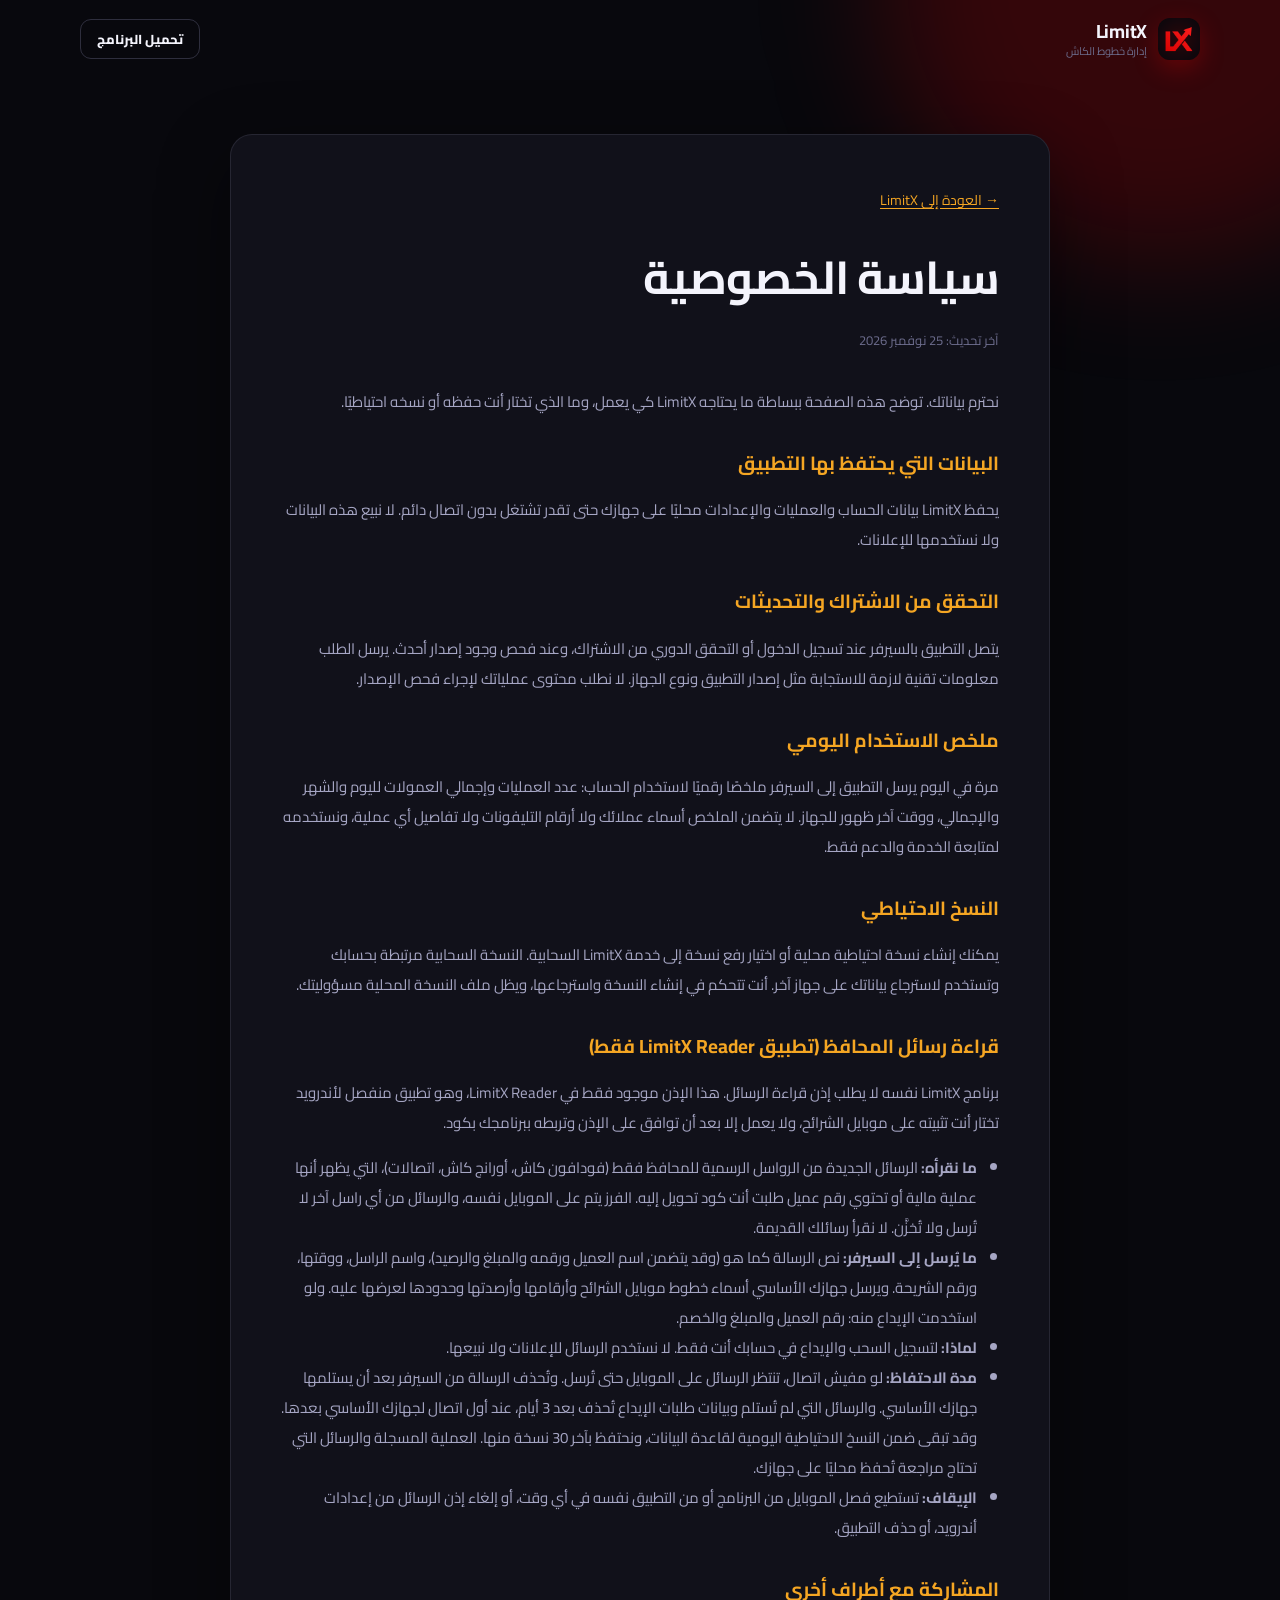
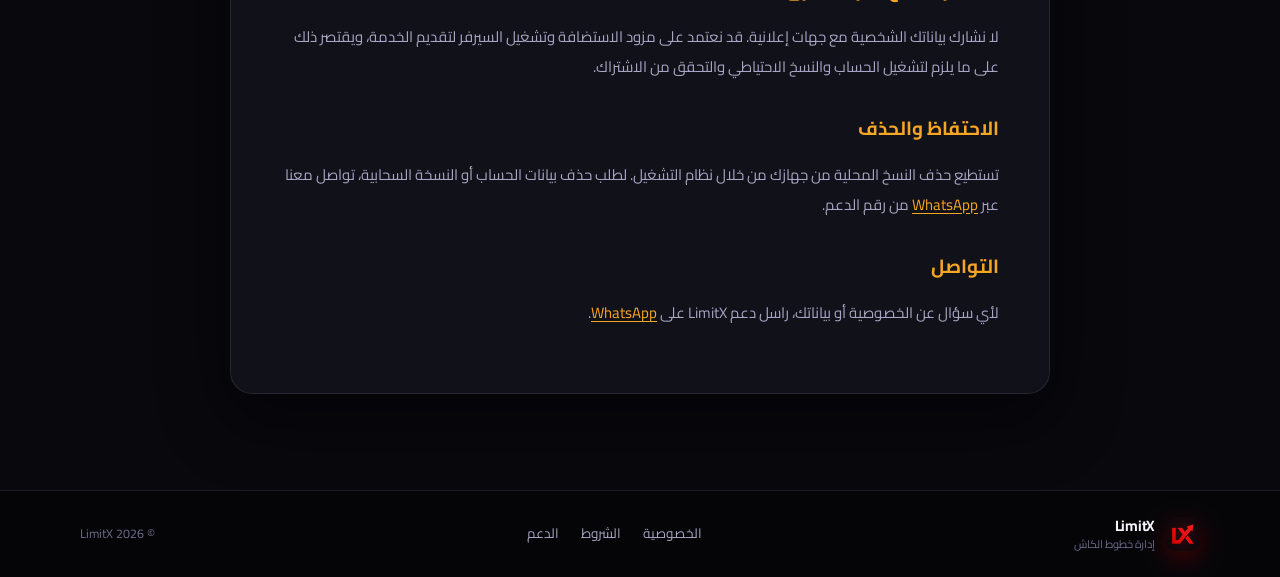
==== commit 34735638: "feat: LimitX Reader as a separate app, 1.2.0 links, privacy update Co-Authored-By: Claude Opus 5.5 <" ====
--- a/privacy.html
+++ b/privacy.html
@@ -35,14 +35,14 @@
         <h2>النسخ الاحتياطي</h2>
         <p>يمكنك إنشاء نسخة احتياطية محلية أو اختيار رفع نسخة إلى خدمة LimitX السحابية. النسخة السحابية مرتبطة بحسابك وتستخدم لاسترجاع بياناتك على جهاز آخر. أنت تتحكم في إنشاء النسخة واسترجاعها، ويظل ملف النسخة المحلية مسؤوليتك.</p>
 
-        <h2 id="sms">قراءة رسائل المحافظ (نسخة القارئ فقط)</h2>
-        <p>النسخة العادية من LimitX لا تطلب إذن قراءة الرسائل. هذا الإذن موجود فقط في «نسخة القارئ» LimitX Reader التي تختار أنت تثبيتها على موبايل الشرائح، ولا تعمل إلا بعد أن توافق على الإذن وتربط الموبايل بحسابك.</p>
+        <h2 id="sms">قراءة رسائل المحافظ (تطبيق LimitX Reader فقط)</h2>
+        <p>برنامج LimitX نفسه لا يطلب إذن قراءة الرسائل. هذا الإذن موجود فقط في LimitX Reader، وهو تطبيق منفصل لأندرويد تختار أنت تثبيته على موبايل الشرائح، ولا يعمل إلا بعد أن توافق على الإذن وتربطه ببرنامجك بكود.</p>
         <ul>
           <li><strong>ما نقرأه:</strong> الرسائل الجديدة من الرواسل الرسمية للمحافظ فقط (فودافون كاش، أورانج كاش، اتصالات)، التي يظهر أنها عملية مالية أو تحتوي رقم عميل طلبت أنت كود تحويل إليه. الفرز يتم على الموبايل نفسه، والرسائل من أي راسل آخر لا تُرسل ولا تُخزَّن. لا نقرأ رسائلك القديمة.</li>
           <li><strong>ما يُرسل إلى السيرفر:</strong> نص الرسالة كما هو (وقد يتضمن اسم العميل ورقمه والمبلغ والرصيد)، واسم الراسل، ووقتها، ورقم الشريحة. ويرسل جهازك الأساسي أسماء خطوط موبايل الشرائح وأرقامها وأرصدتها وحدودها لعرضها عليه. ولو استخدمت الإيداع منه: رقم العميل والمبلغ والخصم.</li>
           <li><strong>لماذا:</strong> لتسجيل السحب والإيداع في حسابك أنت فقط. لا نستخدم الرسائل للإعلانات ولا نبيعها.</li>
-          <li><strong>مدة الاحتفاظ:</strong> تُحذف الرسالة من السيرفر بعد أن يستلمها جهازك الأساسي. والرسائل التي لم تُستلم وبيانات طلبات الإيداع تُحذف بعد 3 أيام، عند أول اتصال لجهازك الأساسي بعدها. وقد تبقى ضمن النسخ الاحتياطية اليومية لقاعدة البيانات، ونحتفظ بآخر 30 نسخة منها. العملية المسجلة والرسائل التي تحتاج مراجعة تُحفظ محليًا على جهازك.</li>
-          <li><strong>الإيقاف:</strong> تستطيع فصل الموبايل من LimitX في أي وقت، أو إلغاء إذن الرسائل من إعدادات أندرويد، أو تثبيت النسخة العادية بدلًا منها.</li>
+          <li><strong>مدة الاحتفاظ:</strong> لو مفيش اتصال، تنتظر الرسائل على الموبايل حتى تُرسل. وتُحذف الرسالة من السيرفر بعد أن يستلمها جهازك الأساسي. والرسائل التي لم تُستلم وبيانات طلبات الإيداع تُحذف بعد 3 أيام، عند أول اتصال لجهازك الأساسي بعدها. وقد تبقى ضمن النسخ الاحتياطية اليومية لقاعدة البيانات، ونحتفظ بآخر 30 نسخة منها. العملية المسجلة والرسائل التي تحتاج مراجعة تُحفظ محليًا على جهازك.</li>
+          <li><strong>الإيقاف:</strong> تستطيع فصل الموبايل من البرنامج أو من التطبيق نفسه في أي وقت، أو إلغاء إذن الرسائل من إعدادات أندرويد، أو حذف التطبيق.</li>
         </ul>
 
         <h2>المشاركة مع أطراف أخرى</h2>
